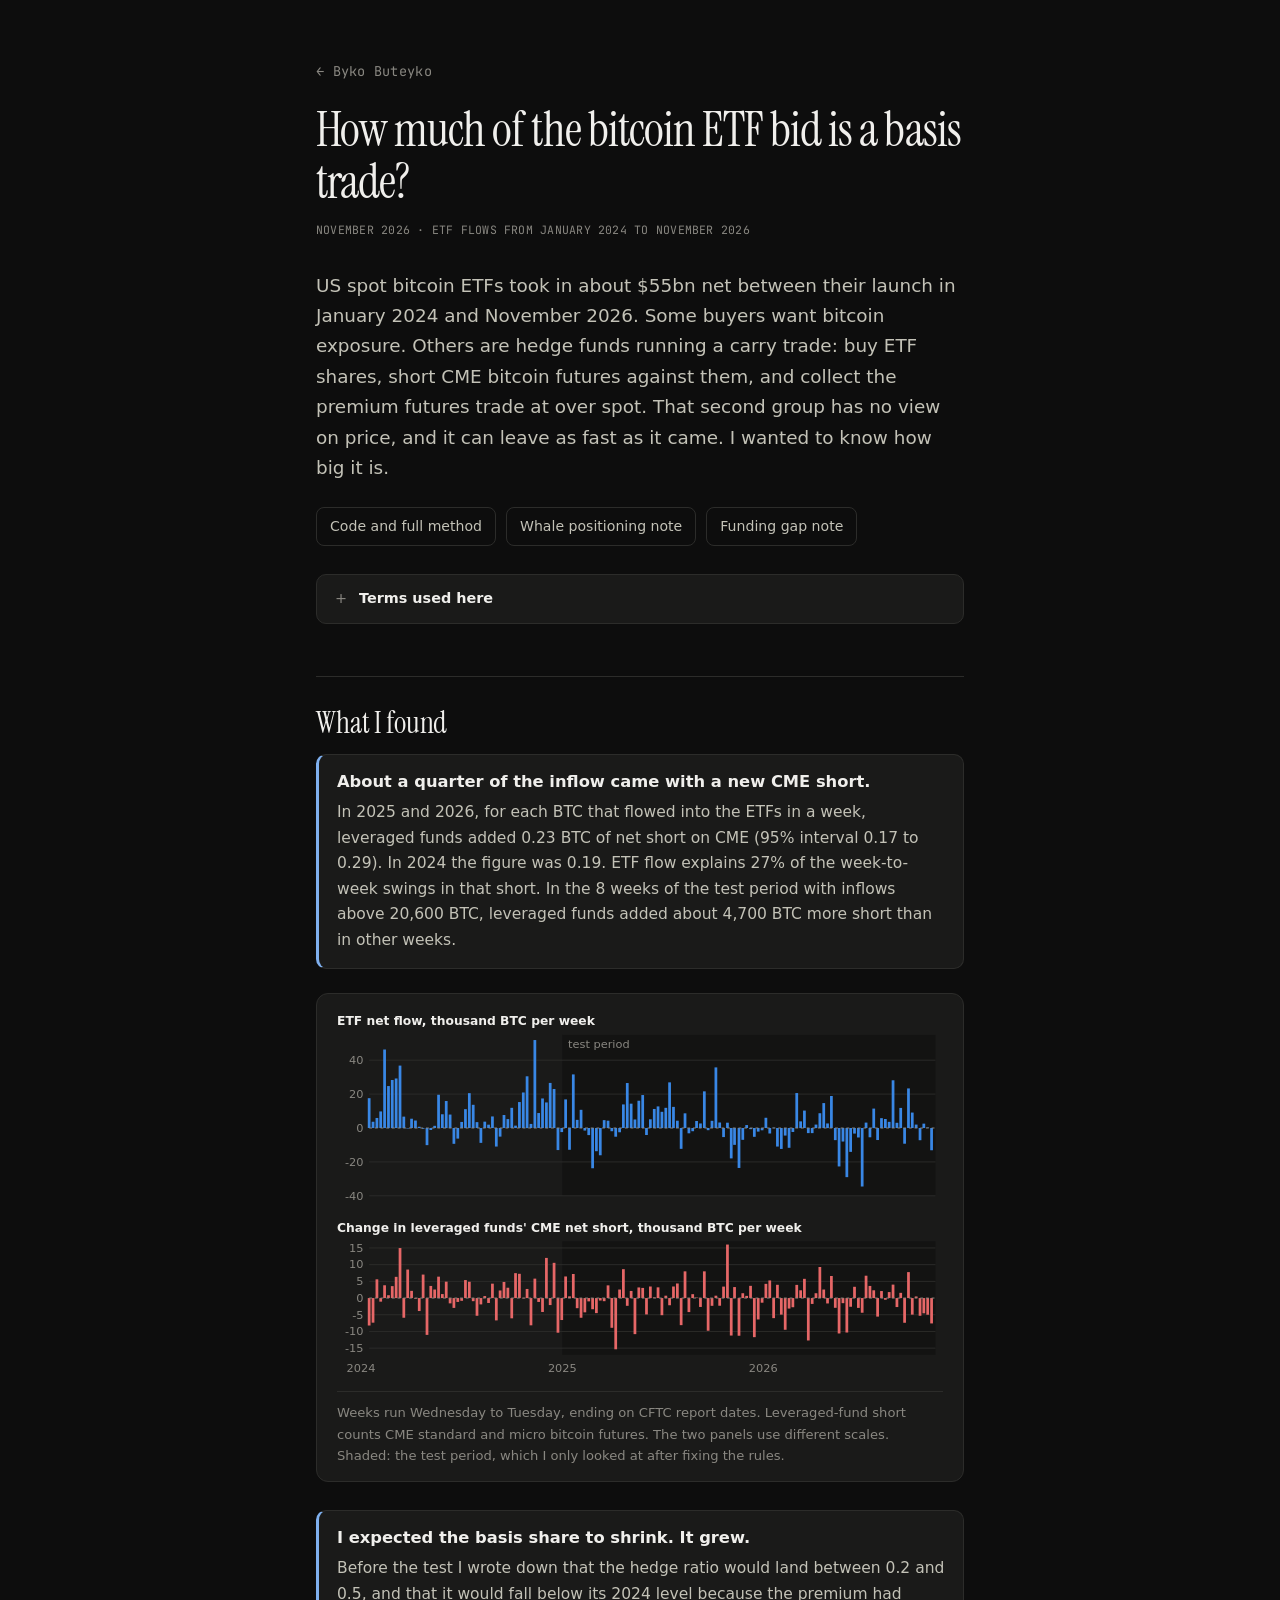
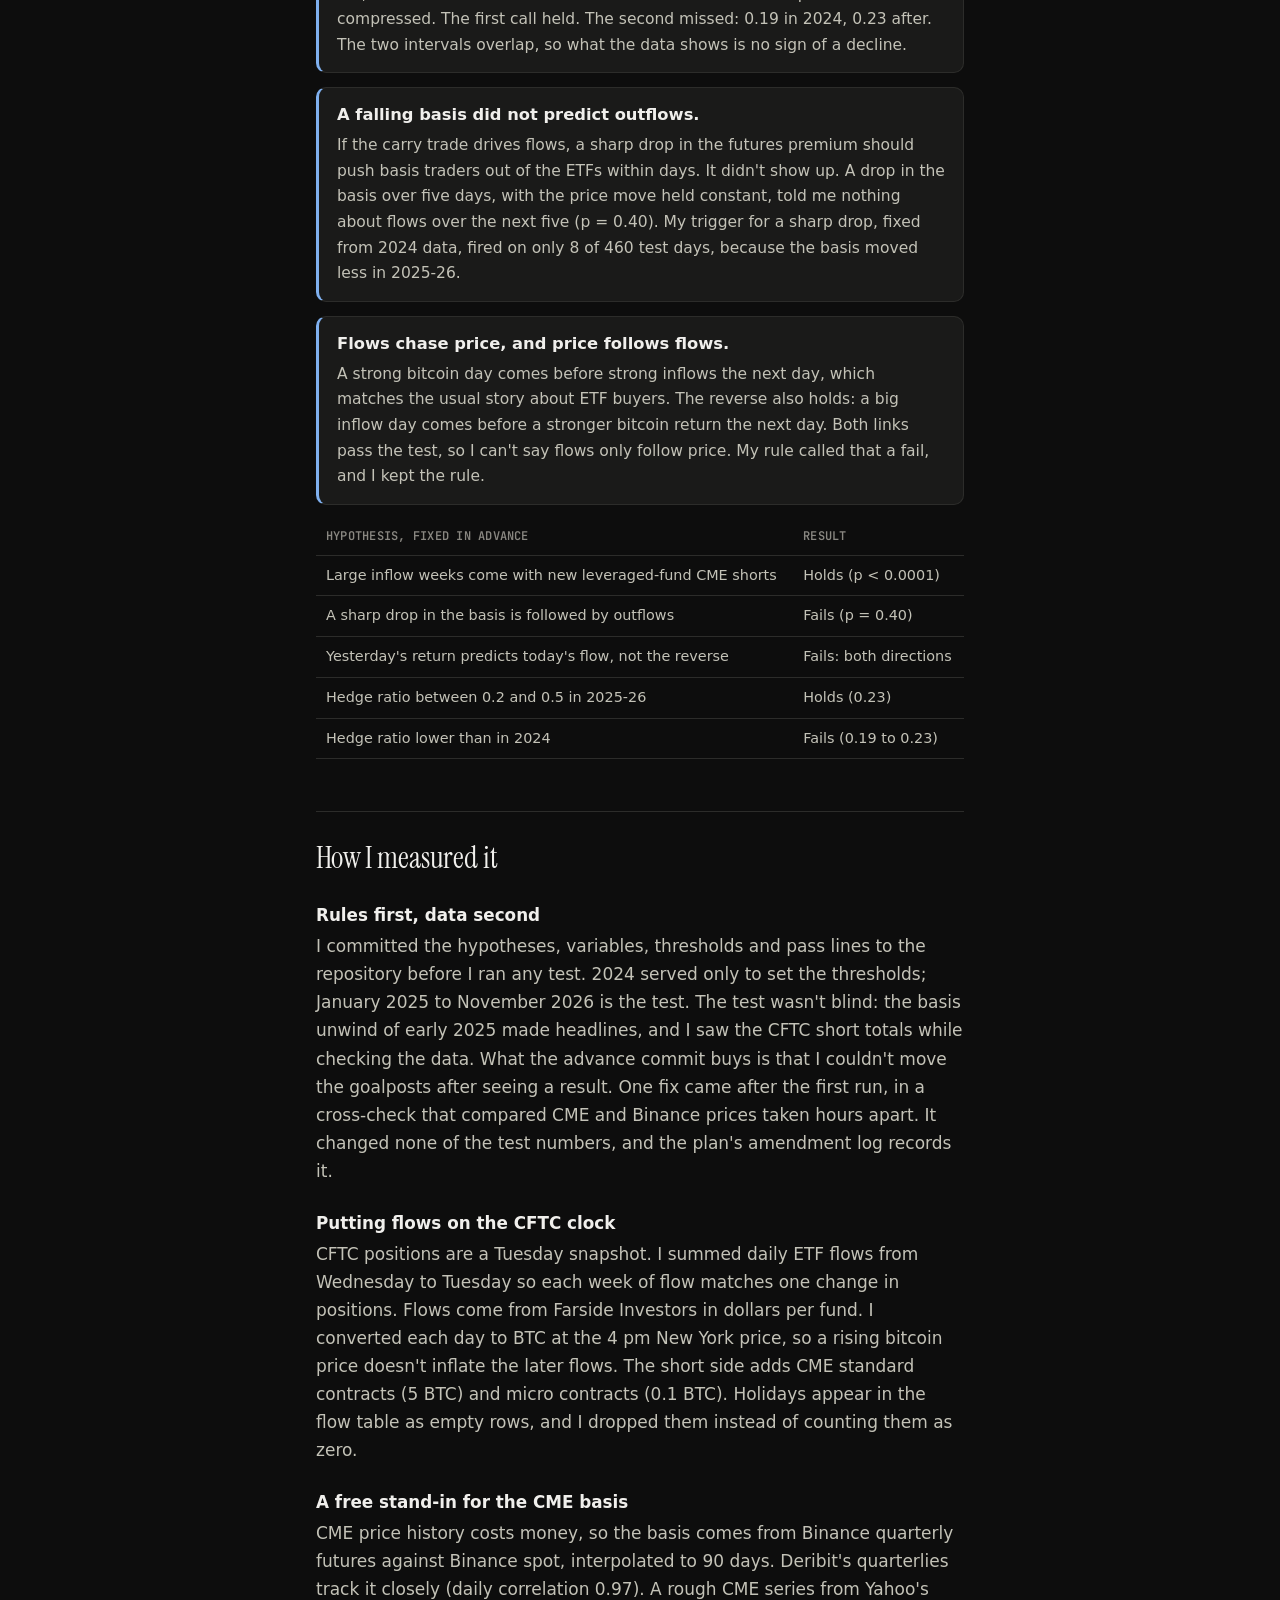
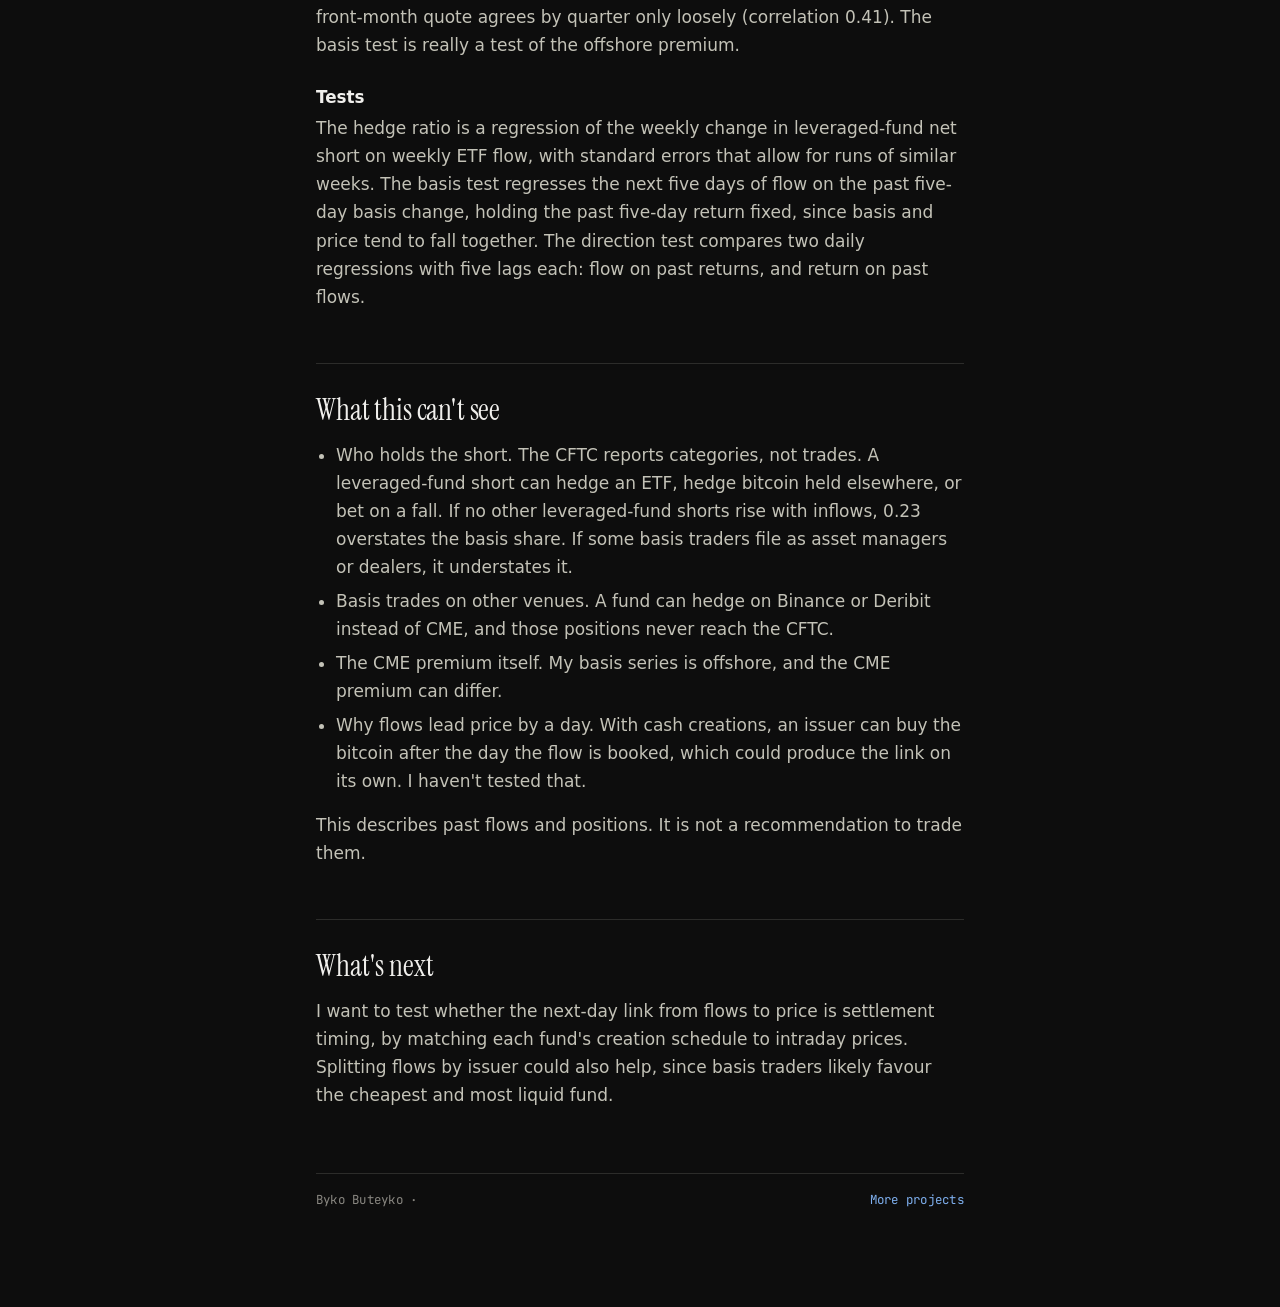
==== research/bitcoin-etf-basis/index.html @ 387c4ec8 "Bitcoin ETF basis note: page, weekly flow vs CME short chart, preview card, home card" ====
<!doctype html>
<html lang="en">
<head>
<meta charset="utf-8">
<meta name="viewport" content="width=device-width, initial-scale=1">
<title>Bitcoin ETF Flows and the Basis Trade · Byko Buteyko</title>
<meta name="description" content="How much of US spot bitcoin ETF inflow comes with new hedge-fund shorts on CME futures, tested on 2025-26 data with hypotheses fixed in advance.">
<meta property="og:type" content="article">
<meta property="og:title" content="How much of the bitcoin ETF bid is a basis trade?">
<meta property="og:description" content="For each BTC that flowed into US spot bitcoin ETFs in 2025-26, leveraged funds added 0.23 BTC of short on CME futures in the same week.">
<meta property="og:url" content="https://bykobuteyko.com/research/bitcoin-etf-basis/">
<meta property="og:image" content="https://bykobuteyko.com/research/bitcoin-etf-basis/og.png">
<meta property="og:image:width" content="1200">
<meta property="og:image:height" content="630">
<meta name="twitter:card" content="summary_large_image">
<meta name="twitter:creator" content="@BykoButeyko">
<link rel="stylesheet" href="/style.css">
</head>
<body>
<main>
  <p><a class="back" href="/">← Byko Buteyko</a></p>
  <h1>How much of the bitcoin ETF bid is a basis trade?</h1>
  <p class="meta">November 2026 · ETF flows from January 2024 to November 2026</p>

  <p class="lede">US spot bitcoin ETFs took in about $55bn net between their launch in January 2024 and November 2026. Some buyers want bitcoin exposure. Others are hedge funds running a carry trade: buy ETF shares, short CME bitcoin futures against them, and collect the premium futures trade at over spot. That second group has no view on price, and it can leave as fast as it came. I wanted to know how big it is.</p>

  <div class="links">
    <a href="https://github.com/BykoButeyko/etf-flows">Code and full method</a>
    <a href="/research/hyperliquid-whales/">Whale positioning note</a>
    <a href="/research/hyperliquid-funding/">Funding gap note</a>
  </div>

  <details class="terms">
    <summary>Terms used here</summary>
    <dl>
      <dt>Spot ETF</dt><dd>An exchange-traded fund that holds bitcoin itself. IBIT, FBTC, GBTC and nine others in the US.</dd>
      <dt>Flow</dt><dd>Money that enters a fund (creations) minus money that leaves it (redemptions) on a day. I convert it from dollars to BTC at that day's US close price.</dd>
      <dt>CME futures</dt><dd>Bitcoin futures on the Chicago Mercantile Exchange, the venue most US funds use. One standard contract is 5 BTC, one micro contract 0.1 BTC.</dd>
      <dt>Basis</dt><dd>How far a futures price sits above spot, here annualised to a 90-day contract. At expiry the gap closes, so a buyer of spot who shorts the future locks it in.</dd>
      <dt>Basis trade</dt><dd>Long spot (or an ETF), short futures of the same size. It earns the basis and carries almost no price risk.</dd>
      <dt>COT / TFF</dt><dd>The CFTC's weekly Commitments of Traders report. Its Traders in Financial Futures version splits CME positions by type of holder, as of each Tuesday.</dd>
      <dt>Leveraged funds</dt><dd>The CFTC category for hedge funds and commodity trading advisers. Basis traders land here.</dd>
      <dt>Asset managers</dt><dd>The CFTC category for pension funds, mutual funds and similar long-only money.</dd>
      <dt>Hedge ratio</dt><dd>BTC of new leveraged-fund net short per BTC of ETF inflow in the same week.</dd>
      <dt>Pre-registration</dt><dd>Writing down hypotheses, data rules and pass lines, with a date, before running any test.</dd>
      <dt>95% interval</dt><dd>The range of values for the true number that the data supports, at 95% confidence.</dd>
      <dt>p-value</dt><dd>How often a result at least this strong would show up by chance if the hypothesis were false. I count below 0.05 as a pass.</dd>
    </dl>
  </details>

  <h2>What I found</h2>

  <div class="finding">
    <strong>About a quarter of the inflow came with a new CME short.</strong>
    In 2025 and 2026, for each BTC that flowed into the ETFs in a week, leveraged funds added <span class="num">0.23</span> BTC of net short on CME (95% interval 0.17 to 0.29). In 2024 the figure was <span class="num">0.19</span>. ETF flow explains <span class="num">27%</span> of the week-to-week swings in that short. In the 8 weeks of the test period with inflows above 20,600 BTC, leveraged funds added about <span class="num">4,700</span> BTC more short than in other weeks.
  </div>

  <figure>
    <!-- chart:weekly --><svg class="chart" viewBox="0 0 640 386" role="img" aria-label="Weekly bitcoin ETF net flow above, weekly change in leveraged-fund CME net short below, January 2024 to November 2026"><text x="0" y="12" class="coin">ETF net flow, thousand BTC per week</text><rect x="238.0" y="22" width="394.0" height="170" class="shade"/><line x1="34" x2="632" y1="192.0" y2="192.0" class="grid"/><text x="28" y="196.0" class="tick" text-anchor="end">-40</text><line x1="34" x2="632" y1="156.2" y2="156.2" class="grid"/><text x="28" y="160.2" class="tick" text-anchor="end">-20</text><line x1="34" x2="632" y1="84.6" y2="84.6" class="grid"/><text x="28" y="88.6" class="tick" text-anchor="end">20</text><line x1="34" x2="632" y1="48.8" y2="48.8" class="grid"/><text x="28" y="52.8" class="tick" text-anchor="end">40</text><rect x="32.5" y="88.9" width="2.9" height="31.5" class="bar flow"/><rect x="36.6" y="113.8" width="2.9" height="6.6" class="bar flow"/><rect x="40.7" y="109.8" width="2.9" height="10.6" class="bar flow"/><rect x="44.7" y="102.9" width="2.9" height="17.5" class="bar flow"/><rect x="48.8" y="37.5" width="2.9" height="82.9" class="bar flow"/><rect x="52.9" y="76.1" width="2.9" height="44.4" class="bar flow"/><rect x="56.9" y="69.7" width="2.9" height="50.8" class="bar flow"/><rect x="61.0" y="68.1" width="2.9" height="52.3" class="bar flow"/><rect x="65.1" y="54.5" width="2.9" height="66.0" class="bar flow"/><rect x="69.1" y="108.4" width="2.9" height="12.1" class="bar flow"/><rect x="73.2" y="120.4" width="2.9" height="0.5" class="bar flow"/><rect x="77.3" y="110.6" width="2.9" height="9.8" class="bar flow"/><rect x="81.4" y="112.5" width="2.9" height="8.0" class="bar flow"/><rect x="85.4" y="119.1" width="2.9" height="1.3" class="bar flow"/><rect x="89.5" y="120.4" width="2.9" height="0.8" class="bar flow"/><rect x="93.6" y="120.4" width="2.9" height="18.1" class="bar flow"/><rect x="97.6" y="120.4" width="2.9" height="2.1" class="bar flow"/><rect x="101.7" y="118.1" width="2.9" height="2.3" class="bar flow"/><rect x="105.8" y="85.3" width="2.9" height="35.1" class="bar flow"/><rect x="109.8" y="105.9" width="2.9" height="14.5" class="bar flow"/><rect x="113.9" y="91.9" width="2.9" height="28.6" class="bar flow"/><rect x="118.0" y="106.2" width="2.9" height="14.2" class="bar flow"/><rect x="122.0" y="120.4" width="2.9" height="16.7" class="bar flow"/><rect x="126.1" y="120.4" width="2.9" height="11.2" class="bar flow"/><rect x="130.2" y="114.0" width="2.9" height="6.4" class="bar flow"/><rect x="134.2" y="100.5" width="2.9" height="20.0" class="bar flow"/><rect x="138.3" y="83.6" width="2.9" height="36.8" class="bar flow"/><rect x="142.4" y="95.9" width="2.9" height="24.5" class="bar flow"/><rect x="146.4" y="114.2" width="2.9" height="6.2" class="bar flow"/><rect x="150.5" y="120.4" width="2.9" height="15.7" class="bar flow"/><rect x="154.6" y="113.7" width="2.9" height="6.7" class="bar flow"/><rect x="158.6" y="116.9" width="2.9" height="3.5" class="bar flow"/><rect x="162.7" y="108.2" width="2.9" height="12.2" class="bar flow"/><rect x="166.8" y="120.4" width="2.9" height="19.6" class="bar flow"/><rect x="170.8" y="120.4" width="2.9" height="9.1" class="bar flow"/><rect x="174.9" y="106.7" width="2.9" height="13.7" class="bar flow"/><rect x="179.0" y="111.0" width="2.9" height="9.4" class="bar flow"/><rect x="183.1" y="99.1" width="2.9" height="21.3" class="bar flow"/><rect x="187.1" y="117.9" width="2.9" height="2.5" class="bar flow"/><rect x="191.2" y="93.0" width="2.9" height="27.4" class="bar flow"/><rect x="195.3" y="82.9" width="2.9" height="37.5" class="bar flow"/><rect x="199.3" y="65.8" width="2.9" height="54.7" class="bar flow"/><rect x="203.4" y="116.1" width="2.9" height="4.3" class="bar flow"/><rect x="207.5" y="27.5" width="2.9" height="92.9" class="bar flow"/><rect x="211.5" y="104.6" width="2.9" height="15.8" class="bar flow"/><rect x="215.6" y="89.2" width="2.9" height="31.2" class="bar flow"/><rect x="219.7" y="93.4" width="2.9" height="27.1" class="bar flow"/><rect x="223.7" y="72.8" width="2.9" height="47.6" class="bar flow"/><rect x="227.8" y="79.2" width="2.9" height="41.2" class="bar flow"/><rect x="231.9" y="120.4" width="2.9" height="23.3" class="bar flow"/><rect x="235.9" y="120.4" width="2.9" height="4.3" class="bar flow"/><rect x="240.0" y="90.2" width="2.9" height="30.2" class="bar flow"/><rect x="244.1" y="120.4" width="2.9" height="23.0" class="bar flow"/><rect x="248.1" y="63.8" width="2.9" height="56.6" class="bar flow"/><rect x="252.2" y="111.8" width="2.9" height="8.6" class="bar flow"/><rect x="256.3" y="101.2" width="2.9" height="19.2" class="bar flow"/><rect x="260.3" y="120.4" width="2.9" height="2.7" class="bar flow"/><rect x="264.4" y="120.4" width="2.9" height="7.5" class="bar flow"/><rect x="268.5" y="120.4" width="2.9" height="42.5" class="bar flow"/><rect x="272.5" y="120.4" width="2.9" height="24.5" class="bar flow"/><rect x="276.6" y="120.4" width="2.9" height="28.8" class="bar flow"/><rect x="280.7" y="112.1" width="2.9" height="8.3" class="bar flow"/><rect x="284.8" y="112.7" width="2.9" height="7.7" class="bar flow"/><rect x="288.8" y="120.4" width="2.9" height="3.4" class="bar flow"/><rect x="292.9" y="120.4" width="2.9" height="9.2" class="bar flow"/><rect x="297.0" y="120.4" width="2.9" height="4.5" class="bar flow"/><rect x="301.0" y="95.5" width="2.9" height="24.9" class="bar flow"/><rect x="305.1" y="72.9" width="2.9" height="47.5" class="bar flow"/><rect x="309.2" y="94.7" width="2.9" height="25.7" class="bar flow"/><rect x="313.2" y="111.4" width="2.9" height="9.1" class="bar flow"/><rect x="317.3" y="91.6" width="2.9" height="28.8" class="bar flow"/><rect x="321.4" y="85.6" width="2.9" height="34.8" class="bar flow"/><rect x="325.4" y="120.4" width="2.9" height="7.4" class="bar flow"/><rect x="329.5" y="111.2" width="2.9" height="9.2" class="bar flow"/><rect x="333.6" y="100.3" width="2.9" height="20.1" class="bar flow"/><rect x="337.6" y="97.6" width="2.9" height="22.9" class="bar flow"/><rect x="341.7" y="103.3" width="2.9" height="17.2" class="bar flow"/><rect x="345.8" y="99.1" width="2.9" height="21.4" class="bar flow"/><rect x="349.8" y="72.2" width="2.9" height="48.3" class="bar flow"/><rect x="353.9" y="98.1" width="2.9" height="22.4" class="bar flow"/><rect x="358.0" y="112.7" width="2.9" height="7.7" class="bar flow"/><rect x="362.0" y="120.4" width="2.9" height="22.0" class="bar flow"/><rect x="366.1" y="104.9" width="2.9" height="15.5" class="bar flow"/><rect x="370.2" y="120.4" width="2.9" height="5.6" class="bar flow"/><rect x="374.2" y="120.4" width="2.9" height="3.4" class="bar flow"/><rect x="378.3" y="113.0" width="2.9" height="7.4" class="bar flow"/><rect x="382.4" y="115.6" width="2.9" height="4.8" class="bar flow"/><rect x="386.5" y="81.7" width="2.9" height="38.7" class="bar flow"/><rect x="390.5" y="120.4" width="2.9" height="2.3" class="bar flow"/><rect x="394.6" y="112.8" width="2.9" height="7.6" class="bar flow"/><rect x="398.7" y="56.4" width="2.9" height="64.0" class="bar flow"/><rect x="402.7" y="114.6" width="2.9" height="5.8" class="bar flow"/><rect x="406.8" y="120.4" width="2.9" height="9.6" class="bar flow"/><rect x="410.9" y="114.8" width="2.9" height="5.6" class="bar flow"/><rect x="414.9" y="120.4" width="2.9" height="32.1" class="bar flow"/><rect x="418.4" y="120.4" width="2.9" height="17.8" class="bar flow"/><rect x="423.1" y="120.4" width="2.9" height="42.2" class="bar flow"/><rect x="427.1" y="120.4" width="2.9" height="12.5" class="bar flow"/><rect x="431.2" y="117.3" width="2.9" height="3.1" class="bar flow"/><rect x="435.3" y="120.4" width="2.9" height="1.2" class="bar flow"/><rect x="439.3" y="120.4" width="2.9" height="9.3" class="bar flow"/><rect x="443.4" y="120.4" width="2.9" height="3.8" class="bar flow"/><rect x="447.5" y="120.4" width="2.9" height="2.4" class="bar flow"/><rect x="451.5" y="109.6" width="2.9" height="10.8" class="bar flow"/><rect x="455.6" y="120.4" width="2.9" height="5.8" class="bar flow"/><rect x="459.7" y="120.1" width="2.9" height="0.5" class="bar flow"/><rect x="463.7" y="120.4" width="2.9" height="19.6" class="bar flow"/><rect x="467.8" y="120.4" width="2.9" height="22.1" class="bar flow"/><rect x="471.9" y="120.4" width="2.9" height="8.0" class="bar flow"/><rect x="476.0" y="120.4" width="2.9" height="20.9" class="bar flow"/><rect x="480.0" y="120.4" width="2.9" height="4.2" class="bar flow"/><rect x="484.1" y="83.5" width="2.9" height="36.9" class="bar flow"/><rect x="488.2" y="113.4" width="2.9" height="7.1" class="bar flow"/><rect x="492.2" y="102.0" width="2.9" height="18.4" class="bar flow"/><rect x="496.3" y="120.4" width="2.9" height="5.4" class="bar flow"/><rect x="500.4" y="120.4" width="2.9" height="5.4" class="bar flow"/><rect x="504.4" y="116.8" width="2.9" height="3.7" class="bar flow"/><rect x="508.5" y="104.8" width="2.9" height="15.6" class="bar flow"/><rect x="512.6" y="94.1" width="2.9" height="26.3" class="bar flow"/><rect x="516.6" y="115.6" width="2.9" height="4.9" class="bar flow"/><rect x="520.7" y="86.6" width="2.9" height="33.8" class="bar flow"/><rect x="524.8" y="120.4" width="2.9" height="12.8" class="bar flow"/><rect x="528.8" y="120.4" width="2.9" height="40.6" class="bar flow"/><rect x="532.9" y="120.4" width="2.9" height="14.3" class="bar flow"/><rect x="537.0" y="120.4" width="2.9" height="51.9" class="bar flow"/><rect x="541.0" y="120.4" width="2.9" height="25.2" class="bar flow"/><rect x="545.1" y="120.4" width="2.9" height="5.9" class="bar flow"/><rect x="549.2" y="120.4" width="2.9" height="10.0" class="bar flow"/><rect x="553.2" y="120.4" width="2.9" height="61.8" class="bar flow"/><rect x="557.3" y="114.7" width="2.9" height="5.7" class="bar flow"/><rect x="561.4" y="120.4" width="2.9" height="9.8" class="bar flow"/><rect x="565.4" y="99.9" width="2.9" height="20.6" class="bar flow"/><rect x="569.5" y="120.4" width="2.9" height="12.7" class="bar flow"/><rect x="573.6" y="110.0" width="2.9" height="10.5" class="bar flow"/><rect x="577.7" y="110.9" width="2.9" height="9.5" class="bar flow"/><rect x="581.7" y="113.9" width="2.9" height="6.5" class="bar flow"/><rect x="585.8" y="70.0" width="2.9" height="50.4" class="bar flow"/><rect x="589.9" y="114.9" width="2.9" height="5.5" class="bar flow"/><rect x="593.9" y="99.2" width="2.9" height="21.2" class="bar flow"/><rect x="598.0" y="120.4" width="2.9" height="16.6" class="bar flow"/><rect x="602.1" y="78.6" width="2.9" height="41.8" class="bar flow"/><rect x="606.1" y="104.1" width="2.9" height="16.3" class="bar flow"/><rect x="610.2" y="116.8" width="2.9" height="3.6" class="bar flow"/><rect x="614.3" y="120.4" width="2.9" height="12.9" class="bar flow"/><rect x="618.3" y="115.8" width="2.9" height="4.6" class="bar flow"/><rect x="622.4" y="119.9" width="2.9" height="0.5" class="bar flow"/><rect x="626.5" y="120.4" width="2.9" height="23.5" class="bar flow"/><line x1="34" x2="632" y1="120.4" y2="120.4" class="mid"/><text x="28" y="124.4" class="tick" text-anchor="end">0</text><text x="0" y="230" class="coin">Change in leveraged funds' CME net short, thousand BTC per week</text><rect x="238.0" y="240" width="394.0" height="120" class="shade"/><line x1="34" x2="632" y1="352.9" y2="352.9" class="grid"/><text x="28" y="356.9" class="tick" text-anchor="end">-15</text><line x1="34" x2="632" y1="335.3" y2="335.3" class="grid"/><text x="28" y="339.3" class="tick" text-anchor="end">-10</text><line x1="34" x2="632" y1="317.6" y2="317.6" class="grid"/><text x="28" y="321.6" class="tick" text-anchor="end">-5</text><line x1="34" x2="632" y1="282.4" y2="282.4" class="grid"/><text x="28" y="286.4" class="tick" text-anchor="end">5</text><line x1="34" x2="632" y1="264.7" y2="264.7" class="grid"/><text x="28" y="268.7" class="tick" text-anchor="end">10</text><line x1="34" x2="632" y1="247.1" y2="247.1" class="grid"/><text x="28" y="251.1" class="tick" text-anchor="end">15</text><rect x="32.5" y="300.0" width="2.9" height="29.0" class="bar short"/><rect x="36.6" y="300.0" width="2.9" height="26.0" class="bar short"/><rect x="40.7" y="280.2" width="2.9" height="19.8" class="bar short"/><rect x="44.7" y="300.0" width="2.9" height="3.8" class="bar short"/><rect x="48.8" y="286.5" width="2.9" height="13.5" class="bar short"/><rect x="52.9" y="297.0" width="2.9" height="3.0" class="bar short"/><rect x="56.9" y="287.4" width="2.9" height="12.6" class="bar short"/><rect x="61.0" y="277.6" width="2.9" height="22.4" class="bar short"/><rect x="65.1" y="247.2" width="2.9" height="52.8" class="bar short"/><rect x="69.1" y="300.0" width="2.9" height="20.8" class="bar short"/><rect x="73.2" y="269.9" width="2.9" height="30.1" class="bar short"/><rect x="77.3" y="292.4" width="2.9" height="7.6" class="bar short"/><rect x="81.4" y="300.0" width="2.9" height="0.7" class="bar short"/><rect x="85.4" y="300.0" width="2.9" height="13.7" class="bar short"/><rect x="89.5" y="275.2" width="2.9" height="24.8" class="bar short"/><rect x="93.6" y="300.0" width="2.9" height="38.9" class="bar short"/><rect x="97.6" y="287.2" width="2.9" height="12.8" class="bar short"/><rect x="101.7" y="291.0" width="2.9" height="9.0" class="bar short"/><rect x="105.8" y="277.4" width="2.9" height="22.6" class="bar short"/><rect x="109.8" y="295.8" width="2.9" height="4.2" class="bar short"/><rect x="113.9" y="282.7" width="2.9" height="17.3" class="bar short"/><rect x="118.0" y="300.0" width="2.9" height="5.6" class="bar short"/><rect x="122.0" y="300.0" width="2.9" height="10.4" class="bar short"/><rect x="126.1" y="300.0" width="2.9" height="4.1" class="bar short"/><rect x="130.2" y="300.0" width="2.9" height="2.9" class="bar short"/><rect x="134.2" y="281.0" width="2.9" height="19.0" class="bar short"/><rect x="138.3" y="282.8" width="2.9" height="17.2" class="bar short"/><rect x="142.4" y="300.0" width="2.9" height="3.3" class="bar short"/><rect x="146.4" y="300.0" width="2.9" height="18.7" class="bar short"/><rect x="150.5" y="300.0" width="2.9" height="6.7" class="bar short"/><rect x="154.6" y="297.9" width="2.9" height="2.1" class="bar short"/><rect x="158.6" y="300.0" width="2.9" height="5.2" class="bar short"/><rect x="162.7" y="284.8" width="2.9" height="15.2" class="bar short"/><rect x="166.8" y="300.0" width="2.9" height="23.6" class="bar short"/><rect x="170.8" y="292.0" width="2.9" height="8.0" class="bar short"/><rect x="174.9" y="283.0" width="2.9" height="17.0" class="bar short"/><rect x="179.0" y="289.1" width="2.9" height="10.9" class="bar short"/><rect x="183.1" y="300.0" width="2.9" height="21.4" class="bar short"/><rect x="187.1" y="273.7" width="2.9" height="26.3" class="bar short"/><rect x="191.2" y="274.4" width="2.9" height="25.6" class="bar short"/><rect x="195.3" y="299.8" width="2.9" height="0.5" class="bar short"/><rect x="199.3" y="290.4" width="2.9" height="9.6" class="bar short"/><rect x="203.4" y="300.0" width="2.9" height="28.8" class="bar short"/><rect x="207.5" y="279.5" width="2.9" height="20.5" class="bar short"/><rect x="211.5" y="300.0" width="2.9" height="4.1" class="bar short"/><rect x="215.6" y="300.0" width="2.9" height="14.7" class="bar short"/><rect x="219.7" y="257.6" width="2.9" height="42.4" class="bar short"/><rect x="223.7" y="300.0" width="2.9" height="7.4" class="bar short"/><rect x="227.8" y="262.8" width="2.9" height="37.2" class="bar short"/><rect x="231.9" y="300.0" width="2.9" height="36.6" class="bar short"/><rect x="235.9" y="300.0" width="2.9" height="23.2" class="bar short"/><rect x="240.0" y="277.2" width="2.9" height="22.8" class="bar short"/><rect x="244.1" y="298.2" width="2.9" height="1.8" class="bar short"/><rect x="248.1" y="274.6" width="2.9" height="25.4" class="bar short"/><rect x="252.2" y="300.0" width="2.9" height="10.7" class="bar short"/><rect x="256.3" y="300.0" width="2.9" height="20.8" class="bar short"/><rect x="260.3" y="300.0" width="2.9" height="15.1" class="bar short"/><rect x="264.4" y="300.0" width="2.9" height="3.5" class="bar short"/><rect x="268.5" y="300.0" width="2.9" height="11.8" class="bar short"/><rect x="272.5" y="300.0" width="2.9" height="15.9" class="bar short"/><rect x="276.6" y="300.0" width="2.9" height="2.6" class="bar short"/><rect x="280.7" y="300.0" width="2.9" height="3.3" class="bar short"/><rect x="284.8" y="286.6" width="2.9" height="13.4" class="bar short"/><rect x="288.8" y="300.0" width="2.9" height="31.4" class="bar short"/><rect x="292.9" y="300.0" width="2.9" height="54.1" class="bar short"/><rect x="297.0" y="291.0" width="2.9" height="9.0" class="bar short"/><rect x="301.0" y="269.5" width="2.9" height="30.5" class="bar short"/><rect x="305.1" y="300.0" width="2.9" height="8.2" class="bar short"/><rect x="309.2" y="292.5" width="2.9" height="7.5" class="bar short"/><rect x="313.2" y="300.0" width="2.9" height="38.1" class="bar short"/><rect x="317.3" y="288.8" width="2.9" height="11.2" class="bar short"/><rect x="321.4" y="289.3" width="2.9" height="10.7" class="bar short"/><rect x="325.4" y="300.0" width="2.9" height="17.3" class="bar short"/><rect x="329.5" y="287.8" width="2.9" height="12.2" class="bar short"/><rect x="333.6" y="299.4" width="2.9" height="0.6" class="bar short"/><rect x="337.6" y="288.7" width="2.9" height="11.3" class="bar short"/><rect x="341.7" y="300.0" width="2.9" height="18.1" class="bar short"/><rect x="345.8" y="297.5" width="2.9" height="2.5" class="bar short"/><rect x="349.8" y="300.0" width="2.9" height="7.6" class="bar short"/><rect x="353.9" y="287.8" width="2.9" height="12.2" class="bar short"/><rect x="358.0" y="284.6" width="2.9" height="15.4" class="bar short"/><rect x="362.0" y="300.0" width="2.9" height="28.6" class="bar short"/><rect x="366.1" y="271.8" width="2.9" height="28.2" class="bar short"/><rect x="370.2" y="300.0" width="2.9" height="14.8" class="bar short"/><rect x="374.2" y="295.9" width="2.9" height="4.1" class="bar short"/><rect x="378.3" y="299.5" width="2.9" height="0.5" class="bar short"/><rect x="382.4" y="300.0" width="2.9" height="9.4" class="bar short"/><rect x="386.5" y="271.8" width="2.9" height="28.2" class="bar short"/><rect x="390.5" y="300.0" width="2.9" height="34.5" class="bar short"/><rect x="394.6" y="300.0" width="2.9" height="8.2" class="bar short"/><rect x="398.7" y="297.5" width="2.9" height="2.5" class="bar short"/><rect x="402.7" y="300.0" width="2.9" height="8.1" class="bar short"/><rect x="406.8" y="287.9" width="2.9" height="12.1" class="bar short"/><rect x="410.9" y="243.5" width="2.9" height="56.5" class="bar short"/><rect x="414.9" y="300.0" width="2.9" height="39.6" class="bar short"/><rect x="418.4" y="288.4" width="2.9" height="11.6" class="bar short"/><rect x="423.1" y="300.0" width="2.9" height="39.8" class="bar short"/><rect x="427.1" y="294.9" width="2.9" height="5.1" class="bar short"/><rect x="431.2" y="297.7" width="2.9" height="2.3" class="bar short"/><rect x="435.3" y="287.1" width="2.9" height="12.9" class="bar short"/><rect x="439.3" y="300.0" width="2.9" height="41.3" class="bar short"/><rect x="443.4" y="300.0" width="2.9" height="22.6" class="bar short"/><rect x="447.5" y="300.0" width="2.9" height="4.9" class="bar short"/><rect x="451.5" y="285.0" width="2.9" height="15.0" class="bar short"/><rect x="455.6" y="281.4" width="2.9" height="18.6" class="bar short"/><rect x="459.7" y="300.0" width="2.9" height="21.2" class="bar short"/><rect x="463.7" y="286.0" width="2.9" height="14.0" class="bar short"/><rect x="467.8" y="300.0" width="2.9" height="17.5" class="bar short"/><rect x="471.9" y="300.0" width="2.9" height="33.5" class="bar short"/><rect x="476.0" y="300.0" width="2.9" height="11.1" class="bar short"/><rect x="480.0" y="300.0" width="2.9" height="9.7" class="bar short"/><rect x="484.1" y="286.1" width="2.9" height="13.9" class="bar short"/><rect x="488.2" y="291.8" width="2.9" height="8.2" class="bar short"/><rect x="492.2" y="279.7" width="2.9" height="20.3" class="bar short"/><rect x="496.3" y="300.0" width="2.9" height="44.8" class="bar short"/><rect x="500.4" y="300.0" width="2.9" height="6.2" class="bar short"/><rect x="504.4" y="294.9" width="2.9" height="5.1" class="bar short"/><rect x="508.5" y="267.2" width="2.9" height="32.8" class="bar short"/><rect x="512.6" y="291.0" width="2.9" height="9.0" class="bar short"/><rect x="516.6" y="300.0" width="2.9" height="5.7" class="bar short"/><rect x="520.7" y="276.7" width="2.9" height="23.3" class="bar short"/><rect x="524.8" y="300.0" width="2.9" height="10.3" class="bar short"/><rect x="528.8" y="300.0" width="2.9" height="37.4" class="bar short"/><rect x="532.9" y="300.0" width="2.9" height="5.4" class="bar short"/><rect x="537.0" y="300.0" width="2.9" height="36.4" class="bar short"/><rect x="541.0" y="300.0" width="2.9" height="9.2" class="bar short"/><rect x="545.1" y="288.1" width="2.9" height="11.9" class="bar short"/><rect x="549.2" y="300.0" width="2.9" height="10.4" class="bar short"/><rect x="553.2" y="300.0" width="2.9" height="15.5" class="bar short"/><rect x="557.3" y="276.4" width="2.9" height="23.6" class="bar short"/><rect x="561.4" y="287.2" width="2.9" height="12.8" class="bar short"/><rect x="565.4" y="291.8" width="2.9" height="8.2" class="bar short"/><rect x="569.5" y="300.0" width="2.9" height="19.6" class="bar short"/><rect x="573.6" y="292.6" width="2.9" height="7.4" class="bar short"/><rect x="577.7" y="300.0" width="2.9" height="1.8" class="bar short"/><rect x="581.7" y="293.7" width="2.9" height="6.3" class="bar short"/><rect x="585.8" y="285.8" width="2.9" height="14.2" class="bar short"/><rect x="589.9" y="300.0" width="2.9" height="9.5" class="bar short"/><rect x="593.9" y="294.5" width="2.9" height="5.5" class="bar short"/><rect x="598.0" y="300.0" width="2.9" height="26.1" class="bar short"/><rect x="602.1" y="272.6" width="2.9" height="27.4" class="bar short"/><rect x="606.1" y="300.0" width="2.9" height="17.5" class="bar short"/><rect x="610.2" y="298.3" width="2.9" height="1.7" class="bar short"/><rect x="614.3" y="300.0" width="2.9" height="18.7" class="bar short"/><rect x="618.3" y="300.0" width="2.9" height="16.1" class="bar short"/><rect x="622.4" y="300.0" width="2.9" height="17.6" class="bar short"/><rect x="626.5" y="300.0" width="2.9" height="26.8" class="bar short"/><line x1="34" x2="632" y1="300.0" y2="300.0" class="mid"/><text x="28" y="304.0" class="tick" text-anchor="end">0</text><text x="244.0" y="36" class="tick">test period</text><text x="25.3" y="378" class="tick" text-anchor="middle">2024</text><text x="238.0" y="378" class="tick" text-anchor="middle">2025</text><text x="450.1" y="378" class="tick" text-anchor="middle">2026</text></svg><!-- /chart:weekly -->
    <figcaption>Weeks run Wednesday to Tuesday, ending on CFTC report dates. Leveraged-fund short counts CME standard and micro bitcoin futures. The two panels use different scales. Shaded: the test period, which I only looked at after fixing the rules.</figcaption>
  </figure>

  <div class="finding">
    <strong>I expected the basis share to shrink. It grew.</strong>
    Before the test I wrote down that the hedge ratio would land between 0.2 and 0.5, and that it would fall below its 2024 level because the premium had compressed. The first call held. The second missed: 0.19 in 2024, 0.23 after. The two intervals overlap, so what the data shows is no sign of a decline.
  </div>

  <div class="finding">
    <strong>A falling basis did not predict outflows.</strong>
    If the carry trade drives flows, a sharp drop in the futures premium should push basis traders out of the ETFs within days. It didn't show up. A drop in the basis over five days, with the price move held constant, told me nothing about flows over the next five (p = 0.40). My trigger for a sharp drop, fixed from 2024 data, fired on only 8 of 460 test days, because the basis moved less in 2025-26.
  </div>

  <div class="finding">
    <strong>Flows chase price, and price follows flows.</strong>
    A strong bitcoin day comes before strong inflows the next day, which matches the usual story about ETF buyers. The reverse also holds: a big inflow day comes before a stronger bitcoin return the next day. Both links pass the test, so I can't say flows only follow price. My rule called that a fail, and I kept the rule.
  </div>

  <table>
    <tr><th>Hypothesis, fixed in advance</th><th>Result</th></tr>
    <tr><td>Large inflow weeks come with new leveraged-fund CME shorts</td><td>Holds (p &lt; 0.0001)</td></tr>
    <tr><td>A sharp drop in the basis is followed by outflows</td><td>Fails (p = 0.40)</td></tr>
    <tr><td>Yesterday's return predicts today's flow, not the reverse</td><td>Fails: both directions</td></tr>
    <tr><td>Hedge ratio between 0.2 and 0.5 in 2025-26</td><td>Holds (0.23)</td></tr>
    <tr><td>Hedge ratio lower than in 2024</td><td>Fails (0.19 to 0.23)</td></tr>
  </table>

  <h2>How I measured it</h2>

  <h3>Rules first, data second</h3>
  <p>I committed the hypotheses, variables, thresholds and pass lines to the repository before I ran any test. 2024 served only to set the thresholds; January 2025 to November 2026 is the test. The test wasn't blind: the basis unwind of early 2025 made headlines, and I saw the CFTC short totals while checking the data. What the advance commit buys is that I couldn't move the goalposts after seeing a result. One fix came after the first run, in a cross-check that compared CME and Binance prices taken hours apart. It changed none of the test numbers, and the plan's amendment log records it.</p>

  <h3>Putting flows on the CFTC clock</h3>
  <p>CFTC positions are a Tuesday snapshot. I summed daily ETF flows from Wednesday to Tuesday so each week of flow matches one change in positions. Flows come from Farside Investors in dollars per fund. I converted each day to BTC at the 4 pm New York price, so a rising bitcoin price doesn't inflate the later flows. The short side adds CME standard contracts (5 BTC) and micro contracts (0.1 BTC). Holidays appear in the flow table as empty rows, and I dropped them instead of counting them as zero.</p>

  <h3>A free stand-in for the CME basis</h3>
  <p>CME price history costs money, so the basis comes from Binance quarterly futures against Binance spot, interpolated to 90 days. Deribit's quarterlies track it closely (daily correlation 0.97). A rough CME series from Yahoo's front-month quote agrees by quarter only loosely (correlation 0.41). The basis test is really a test of the offshore premium.</p>

  <h3>Tests</h3>
  <p>The hedge ratio is a regression of the weekly change in leveraged-fund net short on weekly ETF flow, with standard errors that allow for runs of similar weeks. The basis test regresses the next five days of flow on the past five-day basis change, holding the past five-day return fixed, since basis and price tend to fall together. The direction test compares two daily regressions with five lags each: flow on past returns, and return on past flows.</p>

  <h2>What this can't see</h2>
  <ul>
    <li>Who holds the short. The CFTC reports categories, not trades. A leveraged-fund short can hedge an ETF, hedge bitcoin held elsewhere, or bet on a fall. If no other leveraged-fund shorts rise with inflows, 0.23 overstates the basis share. If some basis traders file as asset managers or dealers, it understates it.</li>
    <li>Basis trades on other venues. A fund can hedge on Binance or Deribit instead of CME, and those positions never reach the CFTC.</li>
    <li>The CME premium itself. My basis series is offshore, and the CME premium can differ.</li>
    <li>Why flows lead price by a day. With cash creations, an issuer can buy the bitcoin after the day the flow is booked, which could produce the link on its own. I haven't tested that.</li>
  </ul>
  <p>This describes past flows and positions. It is not a recommendation to trade them.</p>

  <h2>What's next</h2>
  <p>I want to test whether the next-day link from flows to price is settlement timing, by matching each fund's creation schedule to intraday prices. Splitting flows by issuer could also help, since basis traders likely favour the cheapest and most liquid fund.</p>

  <footer>Byko Buteyko · <a href="/">More projects</a></footer>
</main>
</body>
</html>
---- style.css ----
@import url('https://fonts.googleapis.com/css2?family=Instrument+Serif:ital@0;1&family=JetBrains+Mono:wght@400;500&display=swap');

:root {
  --bg: #0d0d0d;
  --surface: #1a1a19;
  --line: #2c2c2a;
  --ink: #f0efec;
  --ink2: #c3c2b7;
  --muted: #898781;
  --long: #3987e5;
  --short: #e66767;
  --link: #7fb0ef;
  --ok: #4fb286;
  --wip: #d9a54a;
}

* { box-sizing: border-box; }

body {
  margin: 0;
  background: var(--bg);
  color: var(--ink2);
  font: 17px/1.65 system-ui, -apple-system, "Segoe UI", Roboto, sans-serif;
  -webkit-font-smoothing: antialiased;
}

main { max-width: 680px; margin: 0 auto; padding: 64px 16px 96px; }

a { color: var(--link); text-decoration: none; }
a:hover { text-decoration: underline; }

h1, h2, h3 { color: var(--ink); line-height: 1.25; font-weight: 650; }
h1 { font-size: 2rem; margin: 0 0 12px; letter-spacing: -.01em; }
h2 { font-size: 1.25rem; margin: 48px 0 12px; }
h3 { font-size: 1.05rem; margin: 28px 0 6px; }
p { margin: 0 0 16px; }
strong { color: var(--ink); font-weight: 600; }
.num { font-variant-numeric: tabular-nums; }

.back { font-size: .85rem; color: var(--muted); }
.back:hover { color: var(--ink); text-decoration: none; }
.lede { font-size: 1.15rem; color: var(--ink2); }
.meta { font-size: .78rem; letter-spacing: .06em; text-transform: uppercase; color: var(--muted); margin-bottom: 32px; }
.links { display: flex; flex-wrap: wrap; gap: 10px; margin: 24px 0 0; }
.links a {
  display: inline-flex; align-items: center; padding: 7px 13px; border-radius: 8px;
  border: 1px solid var(--line); color: var(--ink2); font-size: .88rem; transition: border-color .15s, color .15s;
}
.links a:hover { border-color: var(--muted); color: var(--ink); text-decoration: none; }
.links a.primary { background: var(--ink); border-color: var(--ink); color: var(--bg); font-weight: 600; }
.links a.primary:hover { background: #fff; color: var(--bg); }

/* note pages */
main:not(.home) { padding-top: 56px; }
main:not(.home) h1 { font-size: 2.3rem; letter-spacing: -.02em; margin-top: 20px; }
main:not(.home) h2 { margin-top: 52px; padding-top: 28px; border-top: 1px solid var(--line); }
main:not(.home) footer { display: flex; justify-content: space-between; }

/* home page */
.home { padding-top: 88px; }
.hero { padding-bottom: 40px; border-bottom: 1px solid var(--line); }
.kicker { font-size: .78rem; letter-spacing: .12em; text-transform: uppercase; color: var(--muted); margin-bottom: 10px; }
.hero h1 { font-size: 2.6rem; letter-spacing: -.02em; margin-bottom: 14px; }
.hero .lede { max-width: 560px; margin-bottom: 26px; }
.cta { display: flex; flex-wrap: wrap; gap: 10px; }
.btn {
  display: inline-flex; align-items: center; gap: 8px; padding: 8px 14px; border-radius: 8px;
  border: 1px solid var(--line); color: var(--ink2); font-size: .9rem; transition: border-color .15s, color .15s;
}
.btn:hover { border-color: var(--muted); color: var(--ink); text-decoration: none; }
.btn.primary { background: var(--ink); border-color: var(--ink); color: var(--bg); font-weight: 600; }
.btn.primary:hover { background: #fff; color: var(--bg); }
.live { width: 8px; height: 8px; border-radius: 50%; background: var(--ok); box-shadow: 0 0 0 3px rgba(79, 178, 134, .25); }
.section { font-size: .78rem; letter-spacing: .12em; text-transform: uppercase; color: var(--muted); font-weight: 600; margin: 40px 0 4px; }

/* project cards on the home page */
.project {
  display: block; background: var(--surface); border: 1px solid var(--line); border-radius: 12px;
  margin: 14px 0; color: var(--ink2); transition: border-color .15s, transform .15s;
}
.project:hover { border-color: var(--muted); text-decoration: none; transform: translateY(-1px); }
.project .top { display: flex; justify-content: space-between; align-items: center; padding: 16px 20px 0; font-size: .78rem; color: var(--muted); }
.status { display: inline-flex; align-items: center; gap: 6px; font-weight: 600; letter-spacing: .02em; }
.status::before { content: ""; width: 6px; height: 6px; border-radius: 50%; background: currentColor; }
.status.done { color: var(--ok); }
.status.wip { color: var(--wip); }
.project .t {
  display: flex; justify-content: space-between; gap: 16px;
  padding: 8px 20px 0; color: var(--ink); font-weight: 600; font-size: 1.12rem; line-height: 1.35;
}
.project .t::after { content: "→"; color: var(--muted); font-weight: 400; transition: color .15s, transform .15s; }
.project:hover .t::after { color: var(--link); transform: translateX(3px); }
.project .d { padding: 6px 20px 16px; font-size: .95rem; line-height: 1.55; }
.project .m { display: flex; flex-wrap: wrap; gap: 6px; padding: 11px 20px; border-top: 1px solid var(--line); }
.project .m span { font-size: .75rem; color: var(--ink2); background: var(--bg); border: 1px solid var(--line); border-radius: 999px; padding: 1px 9px; }

footer.site { display: flex; gap: 18px; align-items: center; }
footer.site span { margin-right: auto; }
footer.site a { color: var(--muted); }
footer.site a:hover { color: var(--ink); text-decoration: none; }

@media (max-width: 560px) {
  .home { padding-top: 48px; }
  .hero h1 { font-size: 2rem; }
}

/* findings */
.finding {
  background: var(--surface); border: 1px solid var(--line); border-left: 3px solid var(--link);
  border-radius: 10px; padding: 14px 18px; margin: 0 0 14px; font-size: .97rem;
}
.finding strong { display: block; margin-bottom: 4px; font-size: 1.02rem; }

figure { margin: 24px 0 28px; background: var(--surface); border: 1px solid var(--line); border-radius: 12px; padding: 20px 20px 14px; }
figcaption { font-size: .82rem; color: var(--muted); margin-top: 12px; padding-top: 10px; border-top: 1px solid var(--line); }

table { width: 100%; border-collapse: collapse; font-size: .9rem; font-variant-numeric: tabular-nums; margin: 8px 0 20px; }
th, td { text-align: left; padding: 8px 10px; border-bottom: 1px solid var(--line); }
th { color: var(--muted); font-weight: 600; font-size: .75rem; letter-spacing: .06em; text-transform: uppercase; }
td { color: var(--ink2); }

ul { padding-left: 20px; margin: 0 0 16px; }
li { margin-bottom: 6px; }

footer { margin-top: 64px; padding-top: 16px; border-top: 1px solid var(--line); font-size: .85rem; color: var(--muted); }

/* charts (inline SVG, built by scripts/charts.py) */
.chart { width: 100%; height: auto; display: block; overflow: visible; }
.chart text { font: 12px system-ui, -apple-system, "Segoe UI", sans-serif; fill: var(--muted); }
.chart .coin { fill: var(--ink); font-weight: 600; font-size: 13px; }
.chart .legend text { fill: var(--ink2); }
.chart .val.unh { fill: var(--ink); font-weight: 600; }
.chart .val.raw { fill: var(--ink2); }
.chart .grid { stroke: var(--line); stroke-width: 1; }
.chart .mid { stroke: var(--muted); stroke-width: 1; stroke-dasharray: 3 3; }
.chart .link { stroke: var(--muted); stroke-width: 2; }
.chart circle.raw { fill: var(--bg); stroke: var(--ink2); stroke-width: 2; }
.chart circle.unh { fill: var(--short); stroke: var(--bg); stroke-width: 2; }
.chart .line { fill: none; stroke-width: 2; stroke-linejoin: round; }
.chart .line.raw { stroke: var(--ink2); stroke-dasharray: 4 3; stroke-width: 1.5; }
.chart .line.unh { stroke: var(--short); }
.chart .line.gap { stroke: var(--long); }
.chart .bar.flow { fill: var(--long); }
.chart .bar.short { fill: var(--short); }
.chart .shade { fill: var(--bg); opacity: .55; }

@media (max-width: 560px) {
  body { font-size: 16px; }
  main { padding-top: 40px; }
  h1 { font-size: 1.6rem; }
}

/* glossary */
.terms { margin: 28px 0 0; background: var(--surface); border: 1px solid var(--line); border-radius: 10px; font-size: .9rem; }
.terms summary {
  list-style: none; cursor: pointer; padding: 12px 18px; color: var(--ink); font-weight: 600;
  display: flex; align-items: center; gap: 10px;
}
.terms summary::-webkit-details-marker { display: none; }
.terms summary::before { content: "+"; width: 14px; color: var(--muted); font-weight: 400; }
.terms[open] summary::before { content: "−"; }
.terms[open] summary { border-bottom: 1px solid var(--line); }
.terms dl { margin: 0; padding: 4px 18px 8px; display: grid; grid-template-columns: 9.5em 1fr; }
.terms dt, .terms dd { margin: 0; padding: 9px 0; border-top: 1px solid var(--line); line-height: 1.5; }
.terms dt:first-of-type, .terms dt:first-of-type + dd { border-top: 0; }
.terms dt { color: var(--ink); font-weight: 600; padding-right: 16px; }
.terms dd { color: var(--ink2); }
@media (max-width: 520px) {
  .terms dl { grid-template-columns: 1fr; }
  .terms dd { border-top: 0; padding-top: 0; }
}

/* typography: serif for headlines, mono for data labels */
:root { --serif: "Instrument Serif", Georgia, serif; --mono: "JetBrains Mono", ui-monospace, Consolas, monospace; }
h1, main:not(.home) h2, .project .t { font-family: var(--serif); font-weight: 400; letter-spacing: -.005em; }
.hero h1 { font-size: 3.6rem; line-height: 1.05; margin-bottom: 18px; }
main:not(.home) h1 { font-size: 3rem; line-height: 1.08; }
main:not(.home) h2 { font-size: 1.85rem; }
.project .t { font-size: 1.6rem; line-height: 1.2; padding-top: 10px; }
.project .t::after { font-family: system-ui, sans-serif; font-size: 1.1rem; }
.meta, .section, .kicker, .project .top, .project .m span, .back, footer, th {
  font-family: var(--mono); letter-spacing: .02em;
}
.project .top, .meta, .section { font-size: .72rem; text-transform: uppercase; }
.project .m span { font-size: .7rem; }
footer { font-size: .78rem; }
@media (max-width: 560px) {
  .hero h1 { font-size: 2.7rem; }
  main:not(.home) h1 { font-size: 2.3rem; }
}
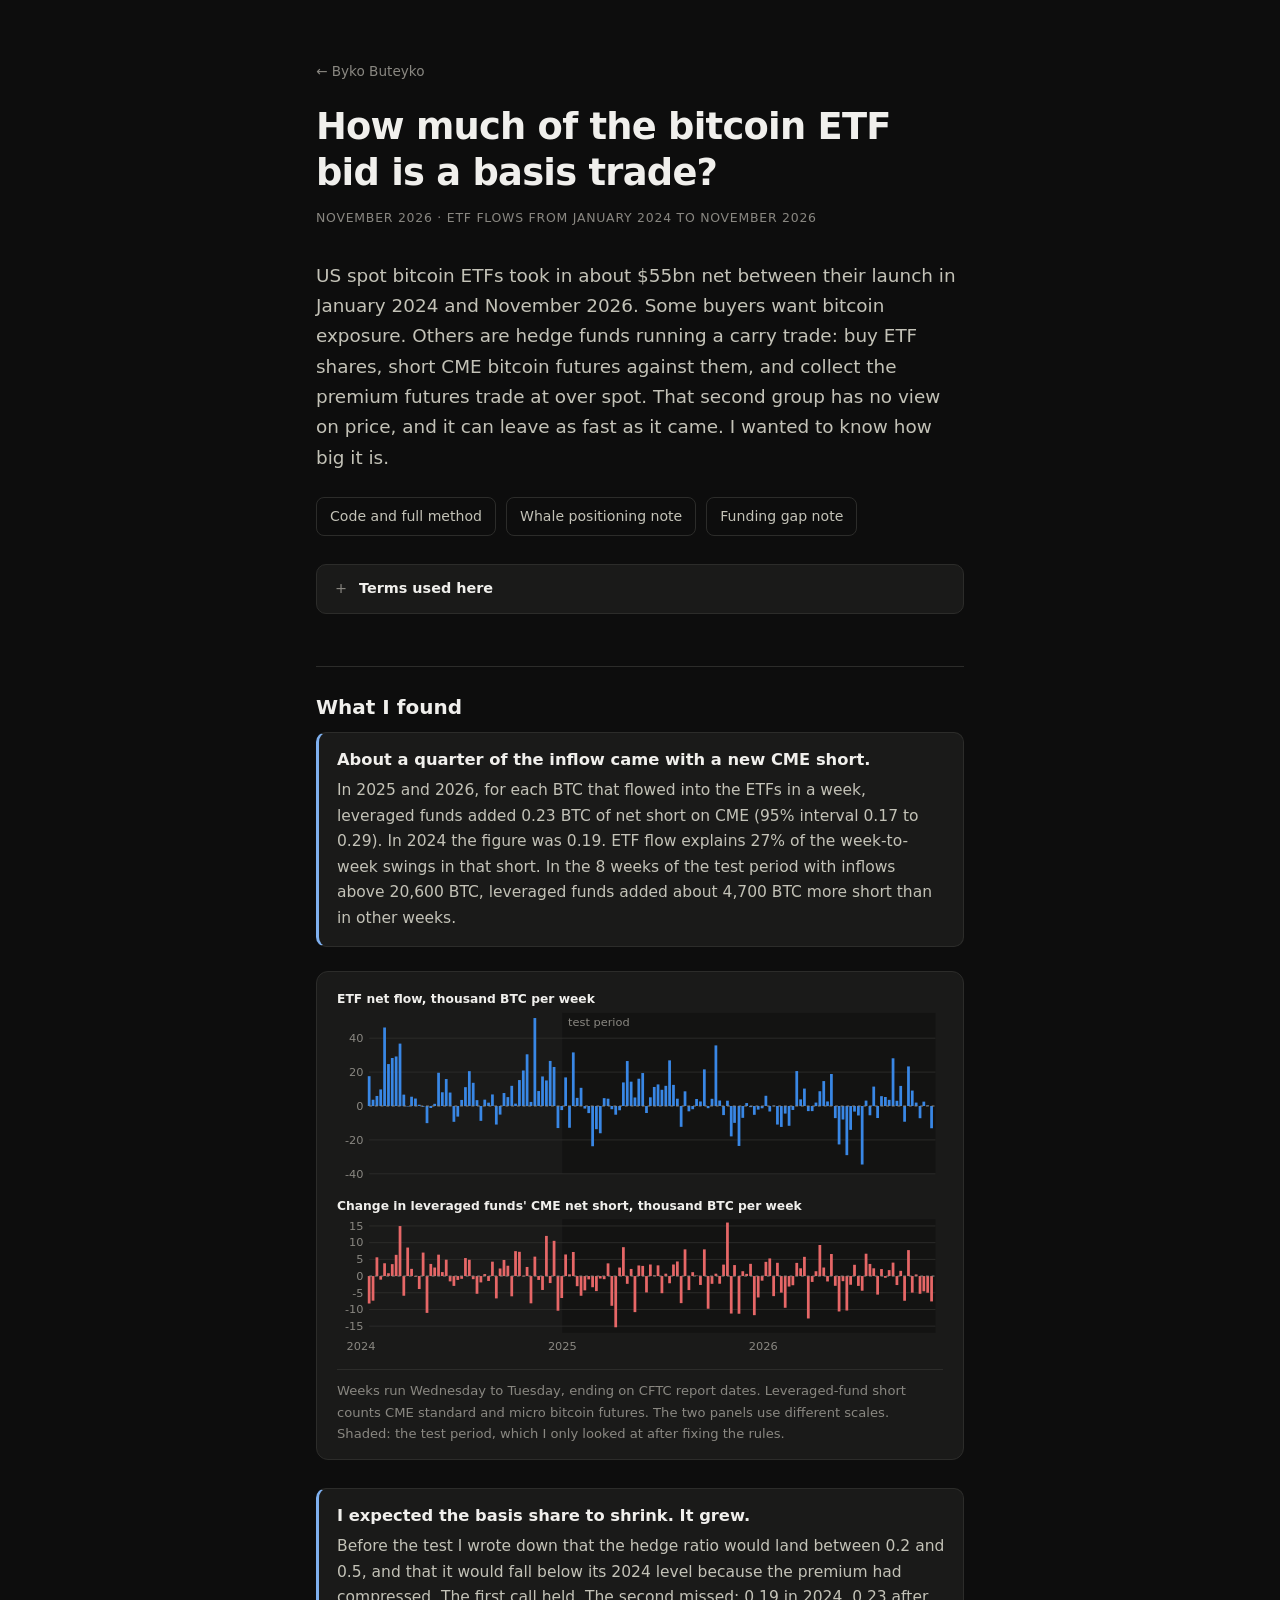
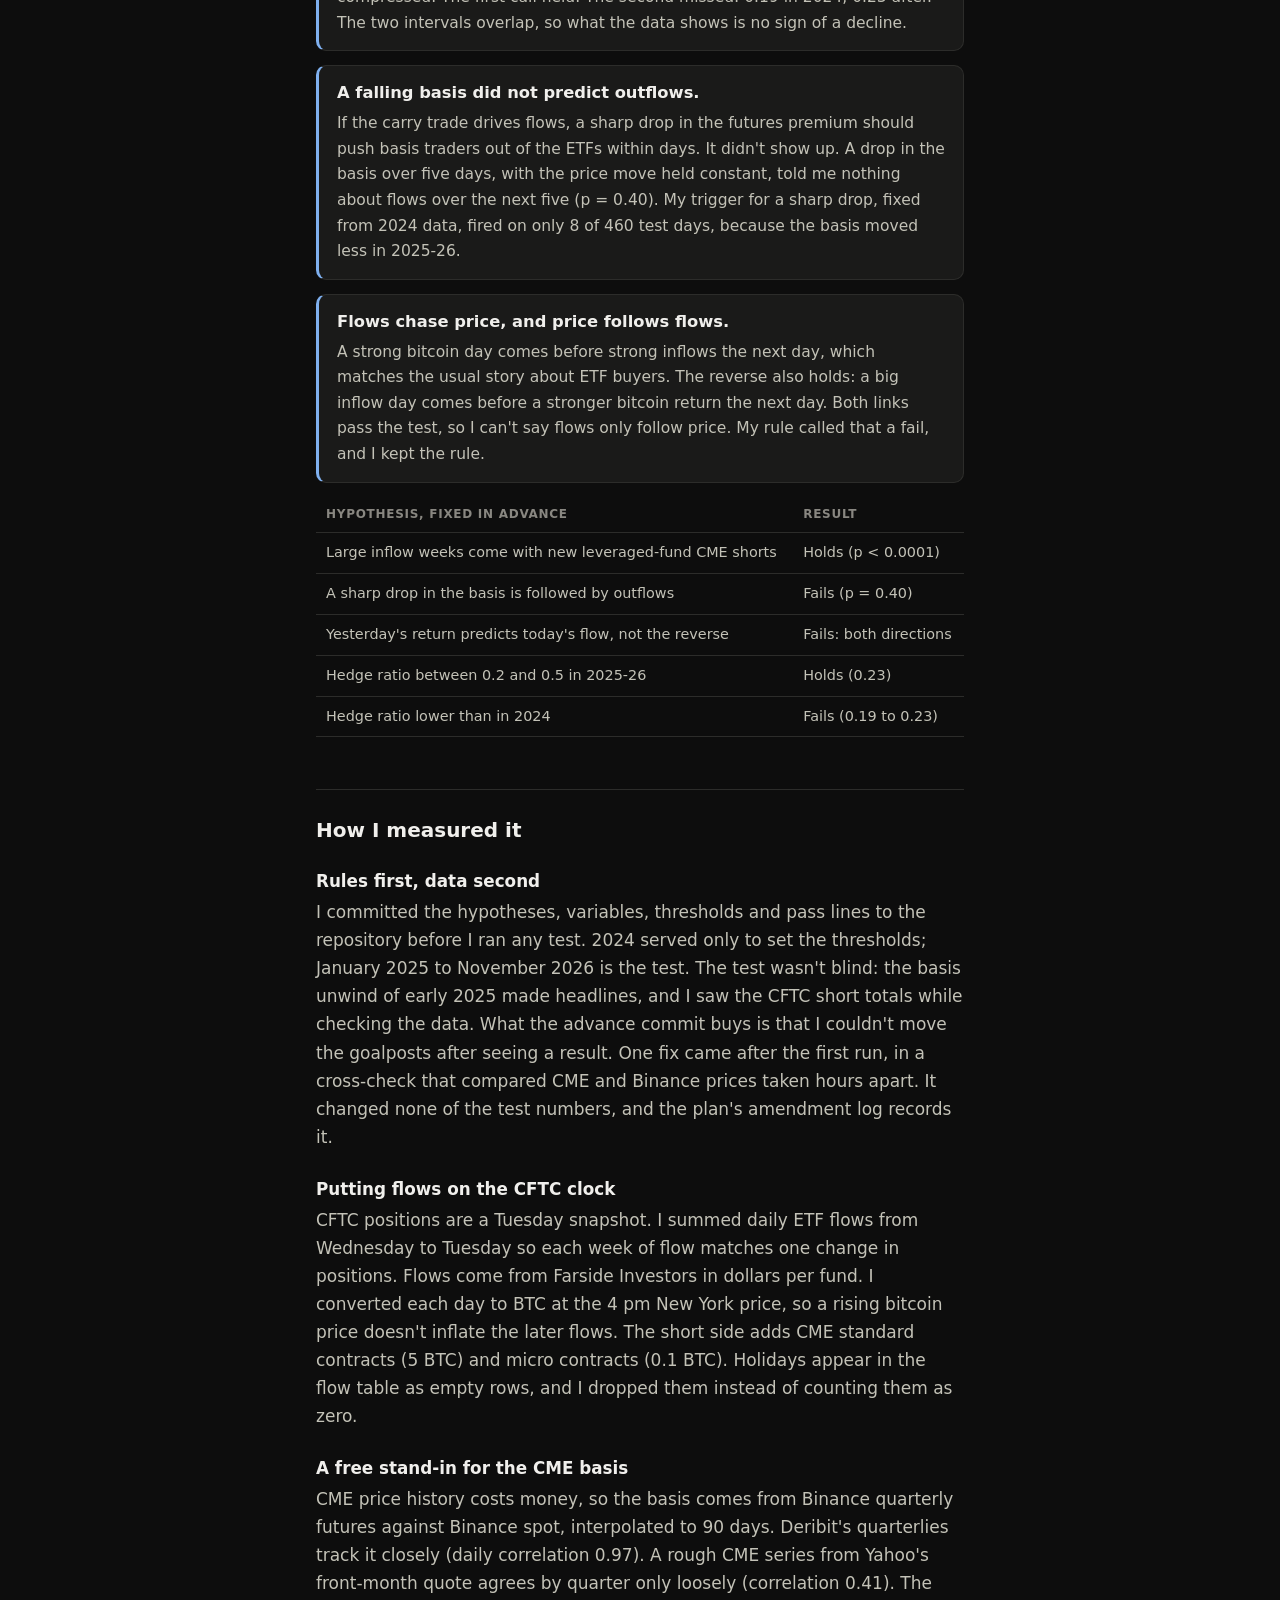
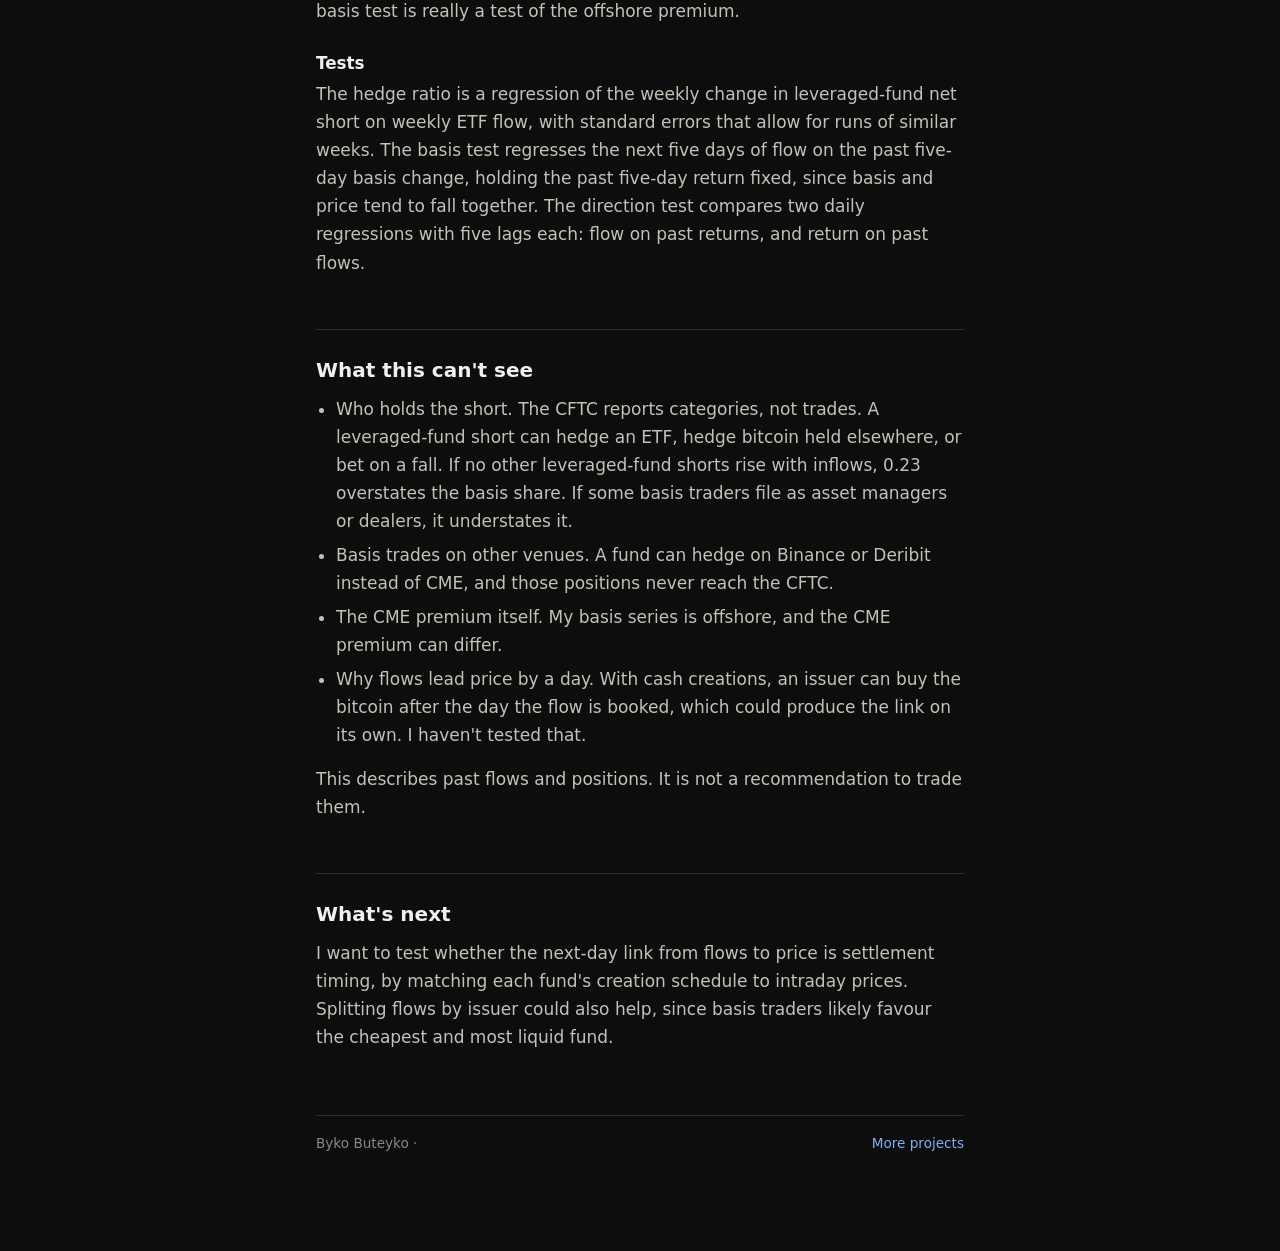
==== commit a8f5e0c2: "ETF chart carries its own colors, so it renders with a cached stylesheet" ====
--- a/research/bitcoin-etf-basis/index.html
+++ b/research/bitcoin-etf-basis/index.html
@@ -56,7 +56,7 @@
   </div>
 
   <figure>
-    <!-- chart:weekly --><svg class="chart" viewBox="0 0 640 386" role="img" aria-label="Weekly bitcoin ETF net flow above, weekly change in leveraged-fund CME net short below, January 2024 to November 2026"><text x="0" y="12" class="coin">ETF net flow, thousand BTC per week</text><rect x="238.0" y="22" width="394.0" height="170" class="shade"/><line x1="34" x2="632" y1="192.0" y2="192.0" class="grid"/><text x="28" y="196.0" class="tick" text-anchor="end">-40</text><line x1="34" x2="632" y1="156.2" y2="156.2" class="grid"/><text x="28" y="160.2" class="tick" text-anchor="end">-20</text><line x1="34" x2="632" y1="84.6" y2="84.6" class="grid"/><text x="28" y="88.6" class="tick" text-anchor="end">20</text><line x1="34" x2="632" y1="48.8" y2="48.8" class="grid"/><text x="28" y="52.8" class="tick" text-anchor="end">40</text><rect x="32.5" y="88.9" width="2.9" height="31.5" class="bar flow"/><rect x="36.6" y="113.8" width="2.9" height="6.6" class="bar flow"/><rect x="40.7" y="109.8" width="2.9" height="10.6" class="bar flow"/><rect x="44.7" y="102.9" width="2.9" height="17.5" class="bar flow"/><rect x="48.8" y="37.5" width="2.9" height="82.9" class="bar flow"/><rect x="52.9" y="76.1" width="2.9" height="44.4" class="bar flow"/><rect x="56.9" y="69.7" width="2.9" height="50.8" class="bar flow"/><rect x="61.0" y="68.1" width="2.9" height="52.3" class="bar flow"/><rect x="65.1" y="54.5" width="2.9" height="66.0" class="bar flow"/><rect x="69.1" y="108.4" width="2.9" height="12.1" class="bar flow"/><rect x="73.2" y="120.4" width="2.9" height="0.5" class="bar flow"/><rect x="77.3" y="110.6" width="2.9" height="9.8" class="bar flow"/><rect x="81.4" y="112.5" width="2.9" height="8.0" class="bar flow"/><rect x="85.4" y="119.1" width="2.9" height="1.3" class="bar flow"/><rect x="89.5" y="120.4" width="2.9" height="0.8" class="bar flow"/><rect x="93.6" y="120.4" width="2.9" height="18.1" class="bar flow"/><rect x="97.6" y="120.4" width="2.9" height="2.1" class="bar flow"/><rect x="101.7" y="118.1" width="2.9" height="2.3" class="bar flow"/><rect x="105.8" y="85.3" width="2.9" height="35.1" class="bar flow"/><rect x="109.8" y="105.9" width="2.9" height="14.5" class="bar flow"/><rect x="113.9" y="91.9" width="2.9" height="28.6" class="bar flow"/><rect x="118.0" y="106.2" width="2.9" height="14.2" class="bar flow"/><rect x="122.0" y="120.4" width="2.9" height="16.7" class="bar flow"/><rect x="126.1" y="120.4" width="2.9" height="11.2" class="bar flow"/><rect x="130.2" y="114.0" width="2.9" height="6.4" class="bar flow"/><rect x="134.2" y="100.5" width="2.9" height="20.0" class="bar flow"/><rect x="138.3" y="83.6" width="2.9" height="36.8" class="bar flow"/><rect x="142.4" y="95.9" width="2.9" height="24.5" class="bar flow"/><rect x="146.4" y="114.2" width="2.9" height="6.2" class="bar flow"/><rect x="150.5" y="120.4" width="2.9" height="15.7" class="bar flow"/><rect x="154.6" y="113.7" width="2.9" height="6.7" class="bar flow"/><rect x="158.6" y="116.9" width="2.9" height="3.5" class="bar flow"/><rect x="162.7" y="108.2" width="2.9" height="12.2" class="bar flow"/><rect x="166.8" y="120.4" width="2.9" height="19.6" class="bar flow"/><rect x="170.8" y="120.4" width="2.9" height="9.1" class="bar flow"/><rect x="174.9" y="106.7" width="2.9" height="13.7" class="bar flow"/><rect x="179.0" y="111.0" width="2.9" height="9.4" class="bar flow"/><rect x="183.1" y="99.1" width="2.9" height="21.3" class="bar flow"/><rect x="187.1" y="117.9" width="2.9" height="2.5" class="bar flow"/><rect x="191.2" y="93.0" width="2.9" height="27.4" class="bar flow"/><rect x="195.3" y="82.9" width="2.9" height="37.5" class="bar flow"/><rect x="199.3" y="65.8" width="2.9" height="54.7" class="bar flow"/><rect x="203.4" y="116.1" width="2.9" height="4.3" class="bar flow"/><rect x="207.5" y="27.5" width="2.9" height="92.9" class="bar flow"/><rect x="211.5" y="104.6" width="2.9" height="15.8" class="bar flow"/><rect x="215.6" y="89.2" width="2.9" height="31.2" class="bar flow"/><rect x="219.7" y="93.4" width="2.9" height="27.1" class="bar flow"/><rect x="223.7" y="72.8" width="2.9" height="47.6" class="bar flow"/><rect x="227.8" y="79.2" width="2.9" height="41.2" class="bar flow"/><rect x="231.9" y="120.4" width="2.9" height="23.3" class="bar flow"/><rect x="235.9" y="120.4" width="2.9" height="4.3" class="bar flow"/><rect x="240.0" y="90.2" width="2.9" height="30.2" class="bar flow"/><rect x="244.1" y="120.4" width="2.9" height="23.0" class="bar flow"/><rect x="248.1" y="63.8" width="2.9" height="56.6" class="bar flow"/><rect x="252.2" y="111.8" width="2.9" height="8.6" class="bar flow"/><rect x="256.3" y="101.2" width="2.9" height="19.2" class="bar flow"/><rect x="260.3" y="120.4" width="2.9" height="2.7" class="bar flow"/><rect x="264.4" y="120.4" width="2.9" height="7.5" class="bar flow"/><rect x="268.5" y="120.4" width="2.9" height="42.5" class="bar flow"/><rect x="272.5" y="120.4" width="2.9" height="24.5" class="bar flow"/><rect x="276.6" y="120.4" width="2.9" height="28.8" class="bar flow"/><rect x="280.7" y="112.1" width="2.9" height="8.3" class="bar flow"/><rect x="284.8" y="112.7" width="2.9" height="7.7" class="bar flow"/><rect x="288.8" y="120.4" width="2.9" height="3.4" class="bar flow"/><rect x="292.9" y="120.4" width="2.9" height="9.2" class="bar flow"/><rect x="297.0" y="120.4" width="2.9" height="4.5" class="bar flow"/><rect x="301.0" y="95.5" width="2.9" height="24.9" class="bar flow"/><rect x="305.1" y="72.9" width="2.9" height="47.5" class="bar flow"/><rect x="309.2" y="94.7" width="2.9" height="25.7" class="bar flow"/><rect x="313.2" y="111.4" width="2.9" height="9.1" class="bar flow"/><rect x="317.3" y="91.6" width="2.9" height="28.8" class="bar flow"/><rect x="321.4" y="85.6" width="2.9" height="34.8" class="bar flow"/><rect x="325.4" y="120.4" width="2.9" height="7.4" class="bar flow"/><rect x="329.5" y="111.2" width="2.9" height="9.2" class="bar flow"/><rect x="333.6" y="100.3" width="2.9" height="20.1" class="bar flow"/><rect x="337.6" y="97.6" width="2.9" height="22.9" class="bar flow"/><rect x="341.7" y="103.3" width="2.9" height="17.2" class="bar flow"/><rect x="345.8" y="99.1" width="2.9" height="21.4" class="bar flow"/><rect x="349.8" y="72.2" width="2.9" height="48.3" class="bar flow"/><rect x="353.9" y="98.1" width="2.9" height="22.4" class="bar flow"/><rect x="358.0" y="112.7" width="2.9" height="7.7" class="bar flow"/><rect x="362.0" y="120.4" width="2.9" height="22.0" class="bar flow"/><rect x="366.1" y="104.9" width="2.9" height="15.5" class="bar flow"/><rect x="370.2" y="120.4" width="2.9" height="5.6" class="bar flow"/><rect x="374.2" y="120.4" width="2.9" height="3.4" class="bar flow"/><rect x="378.3" y="113.0" width="2.9" height="7.4" class="bar flow"/><rect x="382.4" y="115.6" width="2.9" height="4.8" class="bar flow"/><rect x="386.5" y="81.7" width="2.9" height="38.7" class="bar flow"/><rect x="390.5" y="120.4" width="2.9" height="2.3" class="bar flow"/><rect x="394.6" y="112.8" width="2.9" height="7.6" class="bar flow"/><rect x="398.7" y="56.4" width="2.9" height="64.0" class="bar flow"/><rect x="402.7" y="114.6" width="2.9" height="5.8" class="bar flow"/><rect x="406.8" y="120.4" width="2.9" height="9.6" class="bar flow"/><rect x="410.9" y="114.8" width="2.9" height="5.6" class="bar flow"/><rect x="414.9" y="120.4" width="2.9" height="32.1" class="bar flow"/><rect x="418.4" y="120.4" width="2.9" height="17.8" class="bar flow"/><rect x="423.1" y="120.4" width="2.9" height="42.2" class="bar flow"/><rect x="427.1" y="120.4" width="2.9" height="12.5" class="bar flow"/><rect x="431.2" y="117.3" width="2.9" height="3.1" class="bar flow"/><rect x="435.3" y="120.4" width="2.9" height="1.2" class="bar flow"/><rect x="439.3" y="120.4" width="2.9" height="9.3" class="bar flow"/><rect x="443.4" y="120.4" width="2.9" height="3.8" class="bar flow"/><rect x="447.5" y="120.4" width="2.9" height="2.4" class="bar flow"/><rect x="451.5" y="109.6" width="2.9" height="10.8" class="bar flow"/><rect x="455.6" y="120.4" width="2.9" height="5.8" class="bar flow"/><rect x="459.7" y="120.1" width="2.9" height="0.5" class="bar flow"/><rect x="463.7" y="120.4" width="2.9" height="19.6" class="bar flow"/><rect x="467.8" y="120.4" width="2.9" height="22.1" class="bar flow"/><rect x="471.9" y="120.4" width="2.9" height="8.0" class="bar flow"/><rect x="476.0" y="120.4" width="2.9" height="20.9" class="bar flow"/><rect x="480.0" y="120.4" width="2.9" height="4.2" class="bar flow"/><rect x="484.1" y="83.5" width="2.9" height="36.9" class="bar flow"/><rect x="488.2" y="113.4" width="2.9" height="7.1" class="bar flow"/><rect x="492.2" y="102.0" width="2.9" height="18.4" class="bar flow"/><rect x="496.3" y="120.4" width="2.9" height="5.4" class="bar flow"/><rect x="500.4" y="120.4" width="2.9" height="5.4" class="bar flow"/><rect x="504.4" y="116.8" width="2.9" height="3.7" class="bar flow"/><rect x="508.5" y="104.8" width="2.9" height="15.6" class="bar flow"/><rect x="512.6" y="94.1" width="2.9" height="26.3" class="bar flow"/><rect x="516.6" y="115.6" width="2.9" height="4.9" class="bar flow"/><rect x="520.7" y="86.6" width="2.9" height="33.8" class="bar flow"/><rect x="524.8" y="120.4" width="2.9" height="12.8" class="bar flow"/><rect x="528.8" y="120.4" width="2.9" height="40.6" class="bar flow"/><rect x="532.9" y="120.4" width="2.9" height="14.3" class="bar flow"/><rect x="537.0" y="120.4" width="2.9" height="51.9" class="bar flow"/><rect x="541.0" y="120.4" width="2.9" height="25.2" class="bar flow"/><rect x="545.1" y="120.4" width="2.9" height="5.9" class="bar flow"/><rect x="549.2" y="120.4" width="2.9" height="10.0" class="bar flow"/><rect x="553.2" y="120.4" width="2.9" height="61.8" class="bar flow"/><rect x="557.3" y="114.7" width="2.9" height="5.7" class="bar flow"/><rect x="561.4" y="120.4" width="2.9" height="9.8" class="bar flow"/><rect x="565.4" y="99.9" width="2.9" height="20.6" class="bar flow"/><rect x="569.5" y="120.4" width="2.9" height="12.7" class="bar flow"/><rect x="573.6" y="110.0" width="2.9" height="10.5" class="bar flow"/><rect x="577.7" y="110.9" width="2.9" height="9.5" class="bar flow"/><rect x="581.7" y="113.9" width="2.9" height="6.5" class="bar flow"/><rect x="585.8" y="70.0" width="2.9" height="50.4" class="bar flow"/><rect x="589.9" y="114.9" width="2.9" height="5.5" class="bar flow"/><rect x="593.9" y="99.2" width="2.9" height="21.2" class="bar flow"/><rect x="598.0" y="120.4" width="2.9" height="16.6" class="bar flow"/><rect x="602.1" y="78.6" width="2.9" height="41.8" class="bar flow"/><rect x="606.1" y="104.1" width="2.9" height="16.3" class="bar flow"/><rect x="610.2" y="116.8" width="2.9" height="3.6" class="bar flow"/><rect x="614.3" y="120.4" width="2.9" height="12.9" class="bar flow"/><rect x="618.3" y="115.8" width="2.9" height="4.6" class="bar flow"/><rect x="622.4" y="119.9" width="2.9" height="0.5" class="bar flow"/><rect x="626.5" y="120.4" width="2.9" height="23.5" class="bar flow"/><line x1="34" x2="632" y1="120.4" y2="120.4" class="mid"/><text x="28" y="124.4" class="tick" text-anchor="end">0</text><text x="0" y="230" class="coin">Change in leveraged funds' CME net short, thousand BTC per week</text><rect x="238.0" y="240" width="394.0" height="120" class="shade"/><line x1="34" x2="632" y1="352.9" y2="352.9" class="grid"/><text x="28" y="356.9" class="tick" text-anchor="end">-15</text><line x1="34" x2="632" y1="335.3" y2="335.3" class="grid"/><text x="28" y="339.3" class="tick" text-anchor="end">-10</text><line x1="34" x2="632" y1="317.6" y2="317.6" class="grid"/><text x="28" y="321.6" class="tick" text-anchor="end">-5</text><line x1="34" x2="632" y1="282.4" y2="282.4" class="grid"/><text x="28" y="286.4" class="tick" text-anchor="end">5</text><line x1="34" x2="632" y1="264.7" y2="264.7" class="grid"/><text x="28" y="268.7" class="tick" text-anchor="end">10</text><line x1="34" x2="632" y1="247.1" y2="247.1" class="grid"/><text x="28" y="251.1" class="tick" text-anchor="end">15</text><rect x="32.5" y="300.0" width="2.9" height="29.0" class="bar short"/><rect x="36.6" y="300.0" width="2.9" height="26.0" class="bar short"/><rect x="40.7" y="280.2" width="2.9" height="19.8" class="bar short"/><rect x="44.7" y="300.0" width="2.9" height="3.8" class="bar short"/><rect x="48.8" y="286.5" width="2.9" height="13.5" class="bar short"/><rect x="52.9" y="297.0" width="2.9" height="3.0" class="bar short"/><rect x="56.9" y="287.4" width="2.9" height="12.6" class="bar short"/><rect x="61.0" y="277.6" width="2.9" height="22.4" class="bar short"/><rect x="65.1" y="247.2" width="2.9" height="52.8" class="bar short"/><rect x="69.1" y="300.0" width="2.9" height="20.8" class="bar short"/><rect x="73.2" y="269.9" width="2.9" height="30.1" class="bar short"/><rect x="77.3" y="292.4" width="2.9" height="7.6" class="bar short"/><rect x="81.4" y="300.0" width="2.9" height="0.7" class="bar short"/><rect x="85.4" y="300.0" width="2.9" height="13.7" class="bar short"/><rect x="89.5" y="275.2" width="2.9" height="24.8" class="bar short"/><rect x="93.6" y="300.0" width="2.9" height="38.9" class="bar short"/><rect x="97.6" y="287.2" width="2.9" height="12.8" class="bar short"/><rect x="101.7" y="291.0" width="2.9" height="9.0" class="bar short"/><rect x="105.8" y="277.4" width="2.9" height="22.6" class="bar short"/><rect x="109.8" y="295.8" width="2.9" height="4.2" class="bar short"/><rect x="113.9" y="282.7" width="2.9" height="17.3" class="bar short"/><rect x="118.0" y="300.0" width="2.9" height="5.6" class="bar short"/><rect x="122.0" y="300.0" width="2.9" height="10.4" class="bar short"/><rect x="126.1" y="300.0" width="2.9" height="4.1" class="bar short"/><rect x="130.2" y="300.0" width="2.9" height="2.9" class="bar short"/><rect x="134.2" y="281.0" width="2.9" height="19.0" class="bar short"/><rect x="138.3" y="282.8" width="2.9" height="17.2" class="bar short"/><rect x="142.4" y="300.0" width="2.9" height="3.3" class="bar short"/><rect x="146.4" y="300.0" width="2.9" height="18.7" class="bar short"/><rect x="150.5" y="300.0" width="2.9" height="6.7" class="bar short"/><rect x="154.6" y="297.9" width="2.9" height="2.1" class="bar short"/><rect x="158.6" y="300.0" width="2.9" height="5.2" class="bar short"/><rect x="162.7" y="284.8" width="2.9" height="15.2" class="bar short"/><rect x="166.8" y="300.0" width="2.9" height="23.6" class="bar short"/><rect x="170.8" y="292.0" width="2.9" height="8.0" class="bar short"/><rect x="174.9" y="283.0" width="2.9" height="17.0" class="bar short"/><rect x="179.0" y="289.1" width="2.9" height="10.9" class="bar short"/><rect x="183.1" y="300.0" width="2.9" height="21.4" class="bar short"/><rect x="187.1" y="273.7" width="2.9" height="26.3" class="bar short"/><rect x="191.2" y="274.4" width="2.9" height="25.6" class="bar short"/><rect x="195.3" y="299.8" width="2.9" height="0.5" class="bar short"/><rect x="199.3" y="290.4" width="2.9" height="9.6" class="bar short"/><rect x="203.4" y="300.0" width="2.9" height="28.8" class="bar short"/><rect x="207.5" y="279.5" width="2.9" height="20.5" class="bar short"/><rect x="211.5" y="300.0" width="2.9" height="4.1" class="bar short"/><rect x="215.6" y="300.0" width="2.9" height="14.7" class="bar short"/><rect x="219.7" y="257.6" width="2.9" height="42.4" class="bar short"/><rect x="223.7" y="300.0" width="2.9" height="7.4" class="bar short"/><rect x="227.8" y="262.8" width="2.9" height="37.2" class="bar short"/><rect x="231.9" y="300.0" width="2.9" height="36.6" class="bar short"/><rect x="235.9" y="300.0" width="2.9" height="23.2" class="bar short"/><rect x="240.0" y="277.2" width="2.9" height="22.8" class="bar short"/><rect x="244.1" y="298.2" width="2.9" height="1.8" class="bar short"/><rect x="248.1" y="274.6" width="2.9" height="25.4" class="bar short"/><rect x="252.2" y="300.0" width="2.9" height="10.7" class="bar short"/><rect x="256.3" y="300.0" width="2.9" height="20.8" class="bar short"/><rect x="260.3" y="300.0" width="2.9" height="15.1" class="bar short"/><rect x="264.4" y="300.0" width="2.9" height="3.5" class="bar short"/><rect x="268.5" y="300.0" width="2.9" height="11.8" class="bar short"/><rect x="272.5" y="300.0" width="2.9" height="15.9" class="bar short"/><rect x="276.6" y="300.0" width="2.9" height="2.6" class="bar short"/><rect x="280.7" y="300.0" width="2.9" height="3.3" class="bar short"/><rect x="284.8" y="286.6" width="2.9" height="13.4" class="bar short"/><rect x="288.8" y="300.0" width="2.9" height="31.4" class="bar short"/><rect x="292.9" y="300.0" width="2.9" height="54.1" class="bar short"/><rect x="297.0" y="291.0" width="2.9" height="9.0" class="bar short"/><rect x="301.0" y="269.5" width="2.9" height="30.5" class="bar short"/><rect x="305.1" y="300.0" width="2.9" height="8.2" class="bar short"/><rect x="309.2" y="292.5" width="2.9" height="7.5" class="bar short"/><rect x="313.2" y="300.0" width="2.9" height="38.1" class="bar short"/><rect x="317.3" y="288.8" width="2.9" height="11.2" class="bar short"/><rect x="321.4" y="289.3" width="2.9" height="10.7" class="bar short"/><rect x="325.4" y="300.0" width="2.9" height="17.3" class="bar short"/><rect x="329.5" y="287.8" width="2.9" height="12.2" class="bar short"/><rect x="333.6" y="299.4" width="2.9" height="0.6" class="bar short"/><rect x="337.6" y="288.7" width="2.9" height="11.3" class="bar short"/><rect x="341.7" y="300.0" width="2.9" height="18.1" class="bar short"/><rect x="345.8" y="297.5" width="2.9" height="2.5" class="bar short"/><rect x="349.8" y="300.0" width="2.9" height="7.6" class="bar short"/><rect x="353.9" y="287.8" width="2.9" height="12.2" class="bar short"/><rect x="358.0" y="284.6" width="2.9" height="15.4" class="bar short"/><rect x="362.0" y="300.0" width="2.9" height="28.6" class="bar short"/><rect x="366.1" y="271.8" width="2.9" height="28.2" class="bar short"/><rect x="370.2" y="300.0" width="2.9" height="14.8" class="bar short"/><rect x="374.2" y="295.9" width="2.9" height="4.1" class="bar short"/><rect x="378.3" y="299.5" width="2.9" height="0.5" class="bar short"/><rect x="382.4" y="300.0" width="2.9" height="9.4" class="bar short"/><rect x="386.5" y="271.8" width="2.9" height="28.2" class="bar short"/><rect x="390.5" y="300.0" width="2.9" height="34.5" class="bar short"/><rect x="394.6" y="300.0" width="2.9" height="8.2" class="bar short"/><rect x="398.7" y="297.5" width="2.9" height="2.5" class="bar short"/><rect x="402.7" y="300.0" width="2.9" height="8.1" class="bar short"/><rect x="406.8" y="287.9" width="2.9" height="12.1" class="bar short"/><rect x="410.9" y="243.5" width="2.9" height="56.5" class="bar short"/><rect x="414.9" y="300.0" width="2.9" height="39.6" class="bar short"/><rect x="418.4" y="288.4" width="2.9" height="11.6" class="bar short"/><rect x="423.1" y="300.0" width="2.9" height="39.8" class="bar short"/><rect x="427.1" y="294.9" width="2.9" height="5.1" class="bar short"/><rect x="431.2" y="297.7" width="2.9" height="2.3" class="bar short"/><rect x="435.3" y="287.1" width="2.9" height="12.9" class="bar short"/><rect x="439.3" y="300.0" width="2.9" height="41.3" class="bar short"/><rect x="443.4" y="300.0" width="2.9" height="22.6" class="bar short"/><rect x="447.5" y="300.0" width="2.9" height="4.9" class="bar short"/><rect x="451.5" y="285.0" width="2.9" height="15.0" class="bar short"/><rect x="455.6" y="281.4" width="2.9" height="18.6" class="bar short"/><rect x="459.7" y="300.0" width="2.9" height="21.2" class="bar short"/><rect x="463.7" y="286.0" width="2.9" height="14.0" class="bar short"/><rect x="467.8" y="300.0" width="2.9" height="17.5" class="bar short"/><rect x="471.9" y="300.0" width="2.9" height="33.5" class="bar short"/><rect x="476.0" y="300.0" width="2.9" height="11.1" class="bar short"/><rect x="480.0" y="300.0" width="2.9" height="9.7" class="bar short"/><rect x="484.1" y="286.1" width="2.9" height="13.9" class="bar short"/><rect x="488.2" y="291.8" width="2.9" height="8.2" class="bar short"/><rect x="492.2" y="279.7" width="2.9" height="20.3" class="bar short"/><rect x="496.3" y="300.0" width="2.9" height="44.8" class="bar short"/><rect x="500.4" y="300.0" width="2.9" height="6.2" class="bar short"/><rect x="504.4" y="294.9" width="2.9" height="5.1" class="bar short"/><rect x="508.5" y="267.2" width="2.9" height="32.8" class="bar short"/><rect x="512.6" y="291.0" width="2.9" height="9.0" class="bar short"/><rect x="516.6" y="300.0" width="2.9" height="5.7" class="bar short"/><rect x="520.7" y="276.7" width="2.9" height="23.3" class="bar short"/><rect x="524.8" y="300.0" width="2.9" height="10.3" class="bar short"/><rect x="528.8" y="300.0" width="2.9" height="37.4" class="bar short"/><rect x="532.9" y="300.0" width="2.9" height="5.4" class="bar short"/><rect x="537.0" y="300.0" width="2.9" height="36.4" class="bar short"/><rect x="541.0" y="300.0" width="2.9" height="9.2" class="bar short"/><rect x="545.1" y="288.1" width="2.9" height="11.9" class="bar short"/><rect x="549.2" y="300.0" width="2.9" height="10.4" class="bar short"/><rect x="553.2" y="300.0" width="2.9" height="15.5" class="bar short"/><rect x="557.3" y="276.4" width="2.9" height="23.6" class="bar short"/><rect x="561.4" y="287.2" width="2.9" height="12.8" class="bar short"/><rect x="565.4" y="291.8" width="2.9" height="8.2" class="bar short"/><rect x="569.5" y="300.0" width="2.9" height="19.6" class="bar short"/><rect x="573.6" y="292.6" width="2.9" height="7.4" class="bar short"/><rect x="577.7" y="300.0" width="2.9" height="1.8" class="bar short"/><rect x="581.7" y="293.7" width="2.9" height="6.3" class="bar short"/><rect x="585.8" y="285.8" width="2.9" height="14.2" class="bar short"/><rect x="589.9" y="300.0" width="2.9" height="9.5" class="bar short"/><rect x="593.9" y="294.5" width="2.9" height="5.5" class="bar short"/><rect x="598.0" y="300.0" width="2.9" height="26.1" class="bar short"/><rect x="602.1" y="272.6" width="2.9" height="27.4" class="bar short"/><rect x="606.1" y="300.0" width="2.9" height="17.5" class="bar short"/><rect x="610.2" y="298.3" width="2.9" height="1.7" class="bar short"/><rect x="614.3" y="300.0" width="2.9" height="18.7" class="bar short"/><rect x="618.3" y="300.0" width="2.9" height="16.1" class="bar short"/><rect x="622.4" y="300.0" width="2.9" height="17.6" class="bar short"/><rect x="626.5" y="300.0" width="2.9" height="26.8" class="bar short"/><line x1="34" x2="632" y1="300.0" y2="300.0" class="mid"/><text x="28" y="304.0" class="tick" text-anchor="end">0</text><text x="244.0" y="36" class="tick">test period</text><text x="25.3" y="378" class="tick" text-anchor="middle">2024</text><text x="238.0" y="378" class="tick" text-anchor="middle">2025</text><text x="450.1" y="378" class="tick" text-anchor="middle">2026</text></svg><!-- /chart:weekly -->
+    <!-- chart:weekly --><svg class="chart" viewBox="0 0 640 386" role="img" aria-label="Weekly bitcoin ETF net flow above, weekly change in leveraged-fund CME net short below, January 2024 to November 2026"><text x="0" y="12" class="coin">ETF net flow, thousand BTC per week</text><rect x="238.0" y="22" width="394.0" height="170" class="shade" fill="#0d0d0d" opacity=".55"/><line x1="34" x2="632" y1="192.0" y2="192.0" class="grid"/><text x="28" y="196.0" class="tick" text-anchor="end">-40</text><line x1="34" x2="632" y1="156.2" y2="156.2" class="grid"/><text x="28" y="160.2" class="tick" text-anchor="end">-20</text><line x1="34" x2="632" y1="84.6" y2="84.6" class="grid"/><text x="28" y="88.6" class="tick" text-anchor="end">20</text><line x1="34" x2="632" y1="48.8" y2="48.8" class="grid"/><text x="28" y="52.8" class="tick" text-anchor="end">40</text><rect x="32.5" y="88.9" width="2.9" height="31.5" class="bar flow" fill="#3987e5"/><rect x="36.6" y="113.8" width="2.9" height="6.6" class="bar flow" fill="#3987e5"/><rect x="40.7" y="109.8" width="2.9" height="10.6" class="bar flow" fill="#3987e5"/><rect x="44.7" y="102.9" width="2.9" height="17.5" class="bar flow" fill="#3987e5"/><rect x="48.8" y="37.5" width="2.9" height="82.9" class="bar flow" fill="#3987e5"/><rect x="52.9" y="76.1" width="2.9" height="44.4" class="bar flow" fill="#3987e5"/><rect x="56.9" y="69.7" width="2.9" height="50.8" class="bar flow" fill="#3987e5"/><rect x="61.0" y="68.1" width="2.9" height="52.3" class="bar flow" fill="#3987e5"/><rect x="65.1" y="54.5" width="2.9" height="66.0" class="bar flow" fill="#3987e5"/><rect x="69.1" y="108.4" width="2.9" height="12.1" class="bar flow" fill="#3987e5"/><rect x="73.2" y="120.4" width="2.9" height="0.5" class="bar flow" fill="#3987e5"/><rect x="77.3" y="110.6" width="2.9" height="9.8" class="bar flow" fill="#3987e5"/><rect x="81.4" y="112.5" width="2.9" height="8.0" class="bar flow" fill="#3987e5"/><rect x="85.4" y="119.1" width="2.9" height="1.3" class="bar flow" fill="#3987e5"/><rect x="89.5" y="120.4" width="2.9" height="0.8" class="bar flow" fill="#3987e5"/><rect x="93.6" y="120.4" width="2.9" height="18.1" class="bar flow" fill="#3987e5"/><rect x="97.6" y="120.4" width="2.9" height="2.1" class="bar flow" fill="#3987e5"/><rect x="101.7" y="118.1" width="2.9" height="2.3" class="bar flow" fill="#3987e5"/><rect x="105.8" y="85.3" width="2.9" height="35.1" class="bar flow" fill="#3987e5"/><rect x="109.8" y="105.9" width="2.9" height="14.5" class="bar flow" fill="#3987e5"/><rect x="113.9" y="91.9" width="2.9" height="28.6" class="bar flow" fill="#3987e5"/><rect x="118.0" y="106.2" width="2.9" height="14.2" class="bar flow" fill="#3987e5"/><rect x="122.0" y="120.4" width="2.9" height="16.7" class="bar flow" fill="#3987e5"/><rect x="126.1" y="120.4" width="2.9" height="11.2" class="bar flow" fill="#3987e5"/><rect x="130.2" y="114.0" width="2.9" height="6.4" class="bar flow" fill="#3987e5"/><rect x="134.2" y="100.5" width="2.9" height="20.0" class="bar flow" fill="#3987e5"/><rect x="138.3" y="83.6" width="2.9" height="36.8" class="bar flow" fill="#3987e5"/><rect x="142.4" y="95.9" width="2.9" height="24.5" class="bar flow" fill="#3987e5"/><rect x="146.4" y="114.2" width="2.9" height="6.2" class="bar flow" fill="#3987e5"/><rect x="150.5" y="120.4" width="2.9" height="15.7" class="bar flow" fill="#3987e5"/><rect x="154.6" y="113.7" width="2.9" height="6.7" class="bar flow" fill="#3987e5"/><rect x="158.6" y="116.9" width="2.9" height="3.5" class="bar flow" fill="#3987e5"/><rect x="162.7" y="108.2" width="2.9" height="12.2" class="bar flow" fill="#3987e5"/><rect x="166.8" y="120.4" width="2.9" height="19.6" class="bar flow" fill="#3987e5"/><rect x="170.8" y="120.4" width="2.9" height="9.1" class="bar flow" fill="#3987e5"/><rect x="174.9" y="106.7" width="2.9" height="13.7" class="bar flow" fill="#3987e5"/><rect x="179.0" y="111.0" width="2.9" height="9.4" class="bar flow" fill="#3987e5"/><rect x="183.1" y="99.1" width="2.9" height="21.3" class="bar flow" fill="#3987e5"/><rect x="187.1" y="117.9" width="2.9" height="2.5" class="bar flow" fill="#3987e5"/><rect x="191.2" y="93.0" width="2.9" height="27.4" class="bar flow" fill="#3987e5"/><rect x="195.3" y="82.9" width="2.9" height="37.5" class="bar flow" fill="#3987e5"/><rect x="199.3" y="65.8" width="2.9" height="54.7" class="bar flow" fill="#3987e5"/><rect x="203.4" y="116.1" width="2.9" height="4.3" class="bar flow" fill="#3987e5"/><rect x="207.5" y="27.5" width="2.9" height="92.9" class="bar flow" fill="#3987e5"/><rect x="211.5" y="104.6" width="2.9" height="15.8" class="bar flow" fill="#3987e5"/><rect x="215.6" y="89.2" width="2.9" height="31.2" class="bar flow" fill="#3987e5"/><rect x="219.7" y="93.4" width="2.9" height="27.1" class="bar flow" fill="#3987e5"/><rect x="223.7" y="72.8" width="2.9" height="47.6" class="bar flow" fill="#3987e5"/><rect x="227.8" y="79.2" width="2.9" height="41.2" class="bar flow" fill="#3987e5"/><rect x="231.9" y="120.4" width="2.9" height="23.3" class="bar flow" fill="#3987e5"/><rect x="235.9" y="120.4" width="2.9" height="4.3" class="bar flow" fill="#3987e5"/><rect x="240.0" y="90.2" width="2.9" height="30.2" class="bar flow" fill="#3987e5"/><rect x="244.1" y="120.4" width="2.9" height="23.0" class="bar flow" fill="#3987e5"/><rect x="248.1" y="63.8" width="2.9" height="56.6" class="bar flow" fill="#3987e5"/><rect x="252.2" y="111.8" width="2.9" height="8.6" class="bar flow" fill="#3987e5"/><rect x="256.3" y="101.2" width="2.9" height="19.2" class="bar flow" fill="#3987e5"/><rect x="260.3" y="120.4" width="2.9" height="2.7" class="bar flow" fill="#3987e5"/><rect x="264.4" y="120.4" width="2.9" height="7.5" class="bar flow" fill="#3987e5"/><rect x="268.5" y="120.4" width="2.9" height="42.5" class="bar flow" fill="#3987e5"/><rect x="272.5" y="120.4" width="2.9" height="24.5" class="bar flow" fill="#3987e5"/><rect x="276.6" y="120.4" width="2.9" height="28.8" class="bar flow" fill="#3987e5"/><rect x="280.7" y="112.1" width="2.9" height="8.3" class="bar flow" fill="#3987e5"/><rect x="284.8" y="112.7" width="2.9" height="7.7" class="bar flow" fill="#3987e5"/><rect x="288.8" y="120.4" width="2.9" height="3.4" class="bar flow" fill="#3987e5"/><rect x="292.9" y="120.4" width="2.9" height="9.2" class="bar flow" fill="#3987e5"/><rect x="297.0" y="120.4" width="2.9" height="4.5" class="bar flow" fill="#3987e5"/><rect x="301.0" y="95.5" width="2.9" height="24.9" class="bar flow" fill="#3987e5"/><rect x="305.1" y="72.9" width="2.9" height="47.5" class="bar flow" fill="#3987e5"/><rect x="309.2" y="94.7" width="2.9" height="25.7" class="bar flow" fill="#3987e5"/><rect x="313.2" y="111.4" width="2.9" height="9.1" class="bar flow" fill="#3987e5"/><rect x="317.3" y="91.6" width="2.9" height="28.8" class="bar flow" fill="#3987e5"/><rect x="321.4" y="85.6" width="2.9" height="34.8" class="bar flow" fill="#3987e5"/><rect x="325.4" y="120.4" width="2.9" height="7.4" class="bar flow" fill="#3987e5"/><rect x="329.5" y="111.2" width="2.9" height="9.2" class="bar flow" fill="#3987e5"/><rect x="333.6" y="100.3" width="2.9" height="20.1" class="bar flow" fill="#3987e5"/><rect x="337.6" y="97.6" width="2.9" height="22.9" class="bar flow" fill="#3987e5"/><rect x="341.7" y="103.3" width="2.9" height="17.2" class="bar flow" fill="#3987e5"/><rect x="345.8" y="99.1" width="2.9" height="21.4" class="bar flow" fill="#3987e5"/><rect x="349.8" y="72.2" width="2.9" height="48.3" class="bar flow" fill="#3987e5"/><rect x="353.9" y="98.1" width="2.9" height="22.4" class="bar flow" fill="#3987e5"/><rect x="358.0" y="112.7" width="2.9" height="7.7" class="bar flow" fill="#3987e5"/><rect x="362.0" y="120.4" width="2.9" height="22.0" class="bar flow" fill="#3987e5"/><rect x="366.1" y="104.9" width="2.9" height="15.5" class="bar flow" fill="#3987e5"/><rect x="370.2" y="120.4" width="2.9" height="5.6" class="bar flow" fill="#3987e5"/><rect x="374.2" y="120.4" width="2.9" height="3.4" class="bar flow" fill="#3987e5"/><rect x="378.3" y="113.0" width="2.9" height="7.4" class="bar flow" fill="#3987e5"/><rect x="382.4" y="115.6" width="2.9" height="4.8" class="bar flow" fill="#3987e5"/><rect x="386.5" y="81.7" width="2.9" height="38.7" class="bar flow" fill="#3987e5"/><rect x="390.5" y="120.4" width="2.9" height="2.3" class="bar flow" fill="#3987e5"/><rect x="394.6" y="112.8" width="2.9" height="7.6" class="bar flow" fill="#3987e5"/><rect x="398.7" y="56.4" width="2.9" height="64.0" class="bar flow" fill="#3987e5"/><rect x="402.7" y="114.6" width="2.9" height="5.8" class="bar flow" fill="#3987e5"/><rect x="406.8" y="120.4" width="2.9" height="9.6" class="bar flow" fill="#3987e5"/><rect x="410.9" y="114.8" width="2.9" height="5.6" class="bar flow" fill="#3987e5"/><rect x="414.9" y="120.4" width="2.9" height="32.1" class="bar flow" fill="#3987e5"/><rect x="418.4" y="120.4" width="2.9" height="17.8" class="bar flow" fill="#3987e5"/><rect x="423.1" y="120.4" width="2.9" height="42.2" class="bar flow" fill="#3987e5"/><rect x="427.1" y="120.4" width="2.9" height="12.5" class="bar flow" fill="#3987e5"/><rect x="431.2" y="117.3" width="2.9" height="3.1" class="bar flow" fill="#3987e5"/><rect x="435.3" y="120.4" width="2.9" height="1.2" class="bar flow" fill="#3987e5"/><rect x="439.3" y="120.4" width="2.9" height="9.3" class="bar flow" fill="#3987e5"/><rect x="443.4" y="120.4" width="2.9" height="3.8" class="bar flow" fill="#3987e5"/><rect x="447.5" y="120.4" width="2.9" height="2.4" class="bar flow" fill="#3987e5"/><rect x="451.5" y="109.6" width="2.9" height="10.8" class="bar flow" fill="#3987e5"/><rect x="455.6" y="120.4" width="2.9" height="5.8" class="bar flow" fill="#3987e5"/><rect x="459.7" y="120.1" width="2.9" height="0.5" class="bar flow" fill="#3987e5"/><rect x="463.7" y="120.4" width="2.9" height="19.6" class="bar flow" fill="#3987e5"/><rect x="467.8" y="120.4" width="2.9" height="22.1" class="bar flow" fill="#3987e5"/><rect x="471.9" y="120.4" width="2.9" height="8.0" class="bar flow" fill="#3987e5"/><rect x="476.0" y="120.4" width="2.9" height="20.9" class="bar flow" fill="#3987e5"/><rect x="480.0" y="120.4" width="2.9" height="4.2" class="bar flow" fill="#3987e5"/><rect x="484.1" y="83.5" width="2.9" height="36.9" class="bar flow" fill="#3987e5"/><rect x="488.2" y="113.4" width="2.9" height="7.1" class="bar flow" fill="#3987e5"/><rect x="492.2" y="102.0" width="2.9" height="18.4" class="bar flow" fill="#3987e5"/><rect x="496.3" y="120.4" width="2.9" height="5.4" class="bar flow" fill="#3987e5"/><rect x="500.4" y="120.4" width="2.9" height="5.4" class="bar flow" fill="#3987e5"/><rect x="504.4" y="116.8" width="2.9" height="3.7" class="bar flow" fill="#3987e5"/><rect x="508.5" y="104.8" width="2.9" height="15.6" class="bar flow" fill="#3987e5"/><rect x="512.6" y="94.1" width="2.9" height="26.3" class="bar flow" fill="#3987e5"/><rect x="516.6" y="115.6" width="2.9" height="4.9" class="bar flow" fill="#3987e5"/><rect x="520.7" y="86.6" width="2.9" height="33.8" class="bar flow" fill="#3987e5"/><rect x="524.8" y="120.4" width="2.9" height="12.8" class="bar flow" fill="#3987e5"/><rect x="528.8" y="120.4" width="2.9" height="40.6" class="bar flow" fill="#3987e5"/><rect x="532.9" y="120.4" width="2.9" height="14.3" class="bar flow" fill="#3987e5"/><rect x="537.0" y="120.4" width="2.9" height="51.9" class="bar flow" fill="#3987e5"/><rect x="541.0" y="120.4" width="2.9" height="25.2" class="bar flow" fill="#3987e5"/><rect x="545.1" y="120.4" width="2.9" height="5.9" class="bar flow" fill="#3987e5"/><rect x="549.2" y="120.4" width="2.9" height="10.0" class="bar flow" fill="#3987e5"/><rect x="553.2" y="120.4" width="2.9" height="61.8" class="bar flow" fill="#3987e5"/><rect x="557.3" y="114.7" width="2.9" height="5.7" class="bar flow" fill="#3987e5"/><rect x="561.4" y="120.4" width="2.9" height="9.8" class="bar flow" fill="#3987e5"/><rect x="565.4" y="99.9" width="2.9" height="20.6" class="bar flow" fill="#3987e5"/><rect x="569.5" y="120.4" width="2.9" height="12.7" class="bar flow" fill="#3987e5"/><rect x="573.6" y="110.0" width="2.9" height="10.5" class="bar flow" fill="#3987e5"/><rect x="577.7" y="110.9" width="2.9" height="9.5" class="bar flow" fill="#3987e5"/><rect x="581.7" y="113.9" width="2.9" height="6.5" class="bar flow" fill="#3987e5"/><rect x="585.8" y="70.0" width="2.9" height="50.4" class="bar flow" fill="#3987e5"/><rect x="589.9" y="114.9" width="2.9" height="5.5" class="bar flow" fill="#3987e5"/><rect x="593.9" y="99.2" width="2.9" height="21.2" class="bar flow" fill="#3987e5"/><rect x="598.0" y="120.4" width="2.9" height="16.6" class="bar flow" fill="#3987e5"/><rect x="602.1" y="78.6" width="2.9" height="41.8" class="bar flow" fill="#3987e5"/><rect x="606.1" y="104.1" width="2.9" height="16.3" class="bar flow" fill="#3987e5"/><rect x="610.2" y="116.8" width="2.9" height="3.6" class="bar flow" fill="#3987e5"/><rect x="614.3" y="120.4" width="2.9" height="12.9" class="bar flow" fill="#3987e5"/><rect x="618.3" y="115.8" width="2.9" height="4.6" class="bar flow" fill="#3987e5"/><rect x="622.4" y="119.9" width="2.9" height="0.5" class="bar flow" fill="#3987e5"/><rect x="626.5" y="120.4" width="2.9" height="23.5" class="bar flow" fill="#3987e5"/><line x1="34" x2="632" y1="120.4" y2="120.4" class="mid"/><text x="28" y="124.4" class="tick" text-anchor="end">0</text><text x="0" y="230" class="coin">Change in leveraged funds' CME net short, thousand BTC per week</text><rect x="238.0" y="240" width="394.0" height="120" class="shade" fill="#0d0d0d" opacity=".55"/><line x1="34" x2="632" y1="352.9" y2="352.9" class="grid"/><text x="28" y="356.9" class="tick" text-anchor="end">-15</text><line x1="34" x2="632" y1="335.3" y2="335.3" class="grid"/><text x="28" y="339.3" class="tick" text-anchor="end">-10</text><line x1="34" x2="632" y1="317.6" y2="317.6" class="grid"/><text x="28" y="321.6" class="tick" text-anchor="end">-5</text><line x1="34" x2="632" y1="282.4" y2="282.4" class="grid"/><text x="28" y="286.4" class="tick" text-anchor="end">5</text><line x1="34" x2="632" y1="264.7" y2="264.7" class="grid"/><text x="28" y="268.7" class="tick" text-anchor="end">10</text><line x1="34" x2="632" y1="247.1" y2="247.1" class="grid"/><text x="28" y="251.1" class="tick" text-anchor="end">15</text><rect x="32.5" y="300.0" width="2.9" height="29.0" class="bar short" fill="#e66767"/><rect x="36.6" y="300.0" width="2.9" height="26.0" class="bar short" fill="#e66767"/><rect x="40.7" y="280.2" width="2.9" height="19.8" class="bar short" fill="#e66767"/><rect x="44.7" y="300.0" width="2.9" height="3.8" class="bar short" fill="#e66767"/><rect x="48.8" y="286.5" width="2.9" height="13.5" class="bar short" fill="#e66767"/><rect x="52.9" y="297.0" width="2.9" height="3.0" class="bar short" fill="#e66767"/><rect x="56.9" y="287.4" width="2.9" height="12.6" class="bar short" fill="#e66767"/><rect x="61.0" y="277.6" width="2.9" height="22.4" class="bar short" fill="#e66767"/><rect x="65.1" y="247.2" width="2.9" height="52.8" class="bar short" fill="#e66767"/><rect x="69.1" y="300.0" width="2.9" height="20.8" class="bar short" fill="#e66767"/><rect x="73.2" y="269.9" width="2.9" height="30.1" class="bar short" fill="#e66767"/><rect x="77.3" y="292.4" width="2.9" height="7.6" class="bar short" fill="#e66767"/><rect x="81.4" y="300.0" width="2.9" height="0.7" class="bar short" fill="#e66767"/><rect x="85.4" y="300.0" width="2.9" height="13.7" class="bar short" fill="#e66767"/><rect x="89.5" y="275.2" width="2.9" height="24.8" class="bar short" fill="#e66767"/><rect x="93.6" y="300.0" width="2.9" height="38.9" class="bar short" fill="#e66767"/><rect x="97.6" y="287.2" width="2.9" height="12.8" class="bar short" fill="#e66767"/><rect x="101.7" y="291.0" width="2.9" height="9.0" class="bar short" fill="#e66767"/><rect x="105.8" y="277.4" width="2.9" height="22.6" class="bar short" fill="#e66767"/><rect x="109.8" y="295.8" width="2.9" height="4.2" class="bar short" fill="#e66767"/><rect x="113.9" y="282.7" width="2.9" height="17.3" class="bar short" fill="#e66767"/><rect x="118.0" y="300.0" width="2.9" height="5.6" class="bar short" fill="#e66767"/><rect x="122.0" y="300.0" width="2.9" height="10.4" class="bar short" fill="#e66767"/><rect x="126.1" y="300.0" width="2.9" height="4.1" class="bar short" fill="#e66767"/><rect x="130.2" y="300.0" width="2.9" height="2.9" class="bar short" fill="#e66767"/><rect x="134.2" y="281.0" width="2.9" height="19.0" class="bar short" fill="#e66767"/><rect x="138.3" y="282.8" width="2.9" height="17.2" class="bar short" fill="#e66767"/><rect x="142.4" y="300.0" width="2.9" height="3.3" class="bar short" fill="#e66767"/><rect x="146.4" y="300.0" width="2.9" height="18.7" class="bar short" fill="#e66767"/><rect x="150.5" y="300.0" width="2.9" height="6.7" class="bar short" fill="#e66767"/><rect x="154.6" y="297.9" width="2.9" height="2.1" class="bar short" fill="#e66767"/><rect x="158.6" y="300.0" width="2.9" height="5.2" class="bar short" fill="#e66767"/><rect x="162.7" y="284.8" width="2.9" height="15.2" class="bar short" fill="#e66767"/><rect x="166.8" y="300.0" width="2.9" height="23.6" class="bar short" fill="#e66767"/><rect x="170.8" y="292.0" width="2.9" height="8.0" class="bar short" fill="#e66767"/><rect x="174.9" y="283.0" width="2.9" height="17.0" class="bar short" fill="#e66767"/><rect x="179.0" y="289.1" width="2.9" height="10.9" class="bar short" fill="#e66767"/><rect x="183.1" y="300.0" width="2.9" height="21.4" class="bar short" fill="#e66767"/><rect x="187.1" y="273.7" width="2.9" height="26.3" class="bar short" fill="#e66767"/><rect x="191.2" y="274.4" width="2.9" height="25.6" class="bar short" fill="#e66767"/><rect x="195.3" y="299.8" width="2.9" height="0.5" class="bar short" fill="#e66767"/><rect x="199.3" y="290.4" width="2.9" height="9.6" class="bar short" fill="#e66767"/><rect x="203.4" y="300.0" width="2.9" height="28.8" class="bar short" fill="#e66767"/><rect x="207.5" y="279.5" width="2.9" height="20.5" class="bar short" fill="#e66767"/><rect x="211.5" y="300.0" width="2.9" height="4.1" class="bar short" fill="#e66767"/><rect x="215.6" y="300.0" width="2.9" height="14.7" class="bar short" fill="#e66767"/><rect x="219.7" y="257.6" width="2.9" height="42.4" class="bar short" fill="#e66767"/><rect x="223.7" y="300.0" width="2.9" height="7.4" class="bar short" fill="#e66767"/><rect x="227.8" y="262.8" width="2.9" height="37.2" class="bar short" fill="#e66767"/><rect x="231.9" y="300.0" width="2.9" height="36.6" class="bar short" fill="#e66767"/><rect x="235.9" y="300.0" width="2.9" height="23.2" class="bar short" fill="#e66767"/><rect x="240.0" y="277.2" width="2.9" height="22.8" class="bar short" fill="#e66767"/><rect x="244.1" y="298.2" width="2.9" height="1.8" class="bar short" fill="#e66767"/><rect x="248.1" y="274.6" width="2.9" height="25.4" class="bar short" fill="#e66767"/><rect x="252.2" y="300.0" width="2.9" height="10.7" class="bar short" fill="#e66767"/><rect x="256.3" y="300.0" width="2.9" height="20.8" class="bar short" fill="#e66767"/><rect x="260.3" y="300.0" width="2.9" height="15.1" class="bar short" fill="#e66767"/><rect x="264.4" y="300.0" width="2.9" height="3.5" class="bar short" fill="#e66767"/><rect x="268.5" y="300.0" width="2.9" height="11.8" class="bar short" fill="#e66767"/><rect x="272.5" y="300.0" width="2.9" height="15.9" class="bar short" fill="#e66767"/><rect x="276.6" y="300.0" width="2.9" height="2.6" class="bar short" fill="#e66767"/><rect x="280.7" y="300.0" width="2.9" height="3.3" class="bar short" fill="#e66767"/><rect x="284.8" y="286.6" width="2.9" height="13.4" class="bar short" fill="#e66767"/><rect x="288.8" y="300.0" width="2.9" height="31.4" class="bar short" fill="#e66767"/><rect x="292.9" y="300.0" width="2.9" height="54.1" class="bar short" fill="#e66767"/><rect x="297.0" y="291.0" width="2.9" height="9.0" class="bar short" fill="#e66767"/><rect x="301.0" y="269.5" width="2.9" height="30.5" class="bar short" fill="#e66767"/><rect x="305.1" y="300.0" width="2.9" height="8.2" class="bar short" fill="#e66767"/><rect x="309.2" y="292.5" width="2.9" height="7.5" class="bar short" fill="#e66767"/><rect x="313.2" y="300.0" width="2.9" height="38.1" class="bar short" fill="#e66767"/><rect x="317.3" y="288.8" width="2.9" height="11.2" class="bar short" fill="#e66767"/><rect x="321.4" y="289.3" width="2.9" height="10.7" class="bar short" fill="#e66767"/><rect x="325.4" y="300.0" width="2.9" height="17.3" class="bar short" fill="#e66767"/><rect x="329.5" y="287.8" width="2.9" height="12.2" class="bar short" fill="#e66767"/><rect x="333.6" y="299.4" width="2.9" height="0.6" class="bar short" fill="#e66767"/><rect x="337.6" y="288.7" width="2.9" height="11.3" class="bar short" fill="#e66767"/><rect x="341.7" y="300.0" width="2.9" height="18.1" class="bar short" fill="#e66767"/><rect x="345.8" y="297.5" width="2.9" height="2.5" class="bar short" fill="#e66767"/><rect x="349.8" y="300.0" width="2.9" height="7.6" class="bar short" fill="#e66767"/><rect x="353.9" y="287.8" width="2.9" height="12.2" class="bar short" fill="#e66767"/><rect x="358.0" y="284.6" width="2.9" height="15.4" class="bar short" fill="#e66767"/><rect x="362.0" y="300.0" width="2.9" height="28.6" class="bar short" fill="#e66767"/><rect x="366.1" y="271.8" width="2.9" height="28.2" class="bar short" fill="#e66767"/><rect x="370.2" y="300.0" width="2.9" height="14.8" class="bar short" fill="#e66767"/><rect x="374.2" y="295.9" width="2.9" height="4.1" class="bar short" fill="#e66767"/><rect x="378.3" y="299.5" width="2.9" height="0.5" class="bar short" fill="#e66767"/><rect x="382.4" y="300.0" width="2.9" height="9.4" class="bar short" fill="#e66767"/><rect x="386.5" y="271.8" width="2.9" height="28.2" class="bar short" fill="#e66767"/><rect x="390.5" y="300.0" width="2.9" height="34.5" class="bar short" fill="#e66767"/><rect x="394.6" y="300.0" width="2.9" height="8.2" class="bar short" fill="#e66767"/><rect x="398.7" y="297.5" width="2.9" height="2.5" class="bar short" fill="#e66767"/><rect x="402.7" y="300.0" width="2.9" height="8.1" class="bar short" fill="#e66767"/><rect x="406.8" y="287.9" width="2.9" height="12.1" class="bar short" fill="#e66767"/><rect x="410.9" y="243.5" width="2.9" height="56.5" class="bar short" fill="#e66767"/><rect x="414.9" y="300.0" width="2.9" height="39.6" class="bar short" fill="#e66767"/><rect x="418.4" y="288.4" width="2.9" height="11.6" class="bar short" fill="#e66767"/><rect x="423.1" y="300.0" width="2.9" height="39.8" class="bar short" fill="#e66767"/><rect x="427.1" y="294.9" width="2.9" height="5.1" class="bar short" fill="#e66767"/><rect x="431.2" y="297.7" width="2.9" height="2.3" class="bar short" fill="#e66767"/><rect x="435.3" y="287.1" width="2.9" height="12.9" class="bar short" fill="#e66767"/><rect x="439.3" y="300.0" width="2.9" height="41.3" class="bar short" fill="#e66767"/><rect x="443.4" y="300.0" width="2.9" height="22.6" class="bar short" fill="#e66767"/><rect x="447.5" y="300.0" width="2.9" height="4.9" class="bar short" fill="#e66767"/><rect x="451.5" y="285.0" width="2.9" height="15.0" class="bar short" fill="#e66767"/><rect x="455.6" y="281.4" width="2.9" height="18.6" class="bar short" fill="#e66767"/><rect x="459.7" y="300.0" width="2.9" height="21.2" class="bar short" fill="#e66767"/><rect x="463.7" y="286.0" width="2.9" height="14.0" class="bar short" fill="#e66767"/><rect x="467.8" y="300.0" width="2.9" height="17.5" class="bar short" fill="#e66767"/><rect x="471.9" y="300.0" width="2.9" height="33.5" class="bar short" fill="#e66767"/><rect x="476.0" y="300.0" width="2.9" height="11.1" class="bar short" fill="#e66767"/><rect x="480.0" y="300.0" width="2.9" height="9.7" class="bar short" fill="#e66767"/><rect x="484.1" y="286.1" width="2.9" height="13.9" class="bar short" fill="#e66767"/><rect x="488.2" y="291.8" width="2.9" height="8.2" class="bar short" fill="#e66767"/><rect x="492.2" y="279.7" width="2.9" height="20.3" class="bar short" fill="#e66767"/><rect x="496.3" y="300.0" width="2.9" height="44.8" class="bar short" fill="#e66767"/><rect x="500.4" y="300.0" width="2.9" height="6.2" class="bar short" fill="#e66767"/><rect x="504.4" y="294.9" width="2.9" height="5.1" class="bar short" fill="#e66767"/><rect x="508.5" y="267.2" width="2.9" height="32.8" class="bar short" fill="#e66767"/><rect x="512.6" y="291.0" width="2.9" height="9.0" class="bar short" fill="#e66767"/><rect x="516.6" y="300.0" width="2.9" height="5.7" class="bar short" fill="#e66767"/><rect x="520.7" y="276.7" width="2.9" height="23.3" class="bar short" fill="#e66767"/><rect x="524.8" y="300.0" width="2.9" height="10.3" class="bar short" fill="#e66767"/><rect x="528.8" y="300.0" width="2.9" height="37.4" class="bar short" fill="#e66767"/><rect x="532.9" y="300.0" width="2.9" height="5.4" class="bar short" fill="#e66767"/><rect x="537.0" y="300.0" width="2.9" height="36.4" class="bar short" fill="#e66767"/><rect x="541.0" y="300.0" width="2.9" height="9.2" class="bar short" fill="#e66767"/><rect x="545.1" y="288.1" width="2.9" height="11.9" class="bar short" fill="#e66767"/><rect x="549.2" y="300.0" width="2.9" height="10.4" class="bar short" fill="#e66767"/><rect x="553.2" y="300.0" width="2.9" height="15.5" class="bar short" fill="#e66767"/><rect x="557.3" y="276.4" width="2.9" height="23.6" class="bar short" fill="#e66767"/><rect x="561.4" y="287.2" width="2.9" height="12.8" class="bar short" fill="#e66767"/><rect x="565.4" y="291.8" width="2.9" height="8.2" class="bar short" fill="#e66767"/><rect x="569.5" y="300.0" width="2.9" height="19.6" class="bar short" fill="#e66767"/><rect x="573.6" y="292.6" width="2.9" height="7.4" class="bar short" fill="#e66767"/><rect x="577.7" y="300.0" width="2.9" height="1.8" class="bar short" fill="#e66767"/><rect x="581.7" y="293.7" width="2.9" height="6.3" class="bar short" fill="#e66767"/><rect x="585.8" y="285.8" width="2.9" height="14.2" class="bar short" fill="#e66767"/><rect x="589.9" y="300.0" width="2.9" height="9.5" class="bar short" fill="#e66767"/><rect x="593.9" y="294.5" width="2.9" height="5.5" class="bar short" fill="#e66767"/><rect x="598.0" y="300.0" width="2.9" height="26.1" class="bar short" fill="#e66767"/><rect x="602.1" y="272.6" width="2.9" height="27.4" class="bar short" fill="#e66767"/><rect x="606.1" y="300.0" width="2.9" height="17.5" class="bar short" fill="#e66767"/><rect x="610.2" y="298.3" width="2.9" height="1.7" class="bar short" fill="#e66767"/><rect x="614.3" y="300.0" width="2.9" height="18.7" class="bar short" fill="#e66767"/><rect x="618.3" y="300.0" width="2.9" height="16.1" class="bar short" fill="#e66767"/><rect x="622.4" y="300.0" width="2.9" height="17.6" class="bar short" fill="#e66767"/><rect x="626.5" y="300.0" width="2.9" height="26.8" class="bar short" fill="#e66767"/><line x1="34" x2="632" y1="300.0" y2="300.0" class="mid"/><text x="28" y="304.0" class="tick" text-anchor="end">0</text><text x="244.0" y="36" class="tick">test period</text><text x="25.3" y="378" class="tick" text-anchor="middle">2024</text><text x="238.0" y="378" class="tick" text-anchor="middle">2025</text><text x="450.1" y="378" class="tick" text-anchor="middle">2026</text></svg><!-- /chart:weekly -->
     <figcaption>Weeks run Wednesday to Tuesday, ending on CFTC report dates. Leveraged-fund short counts CME standard and micro bitcoin futures. The two panels use different scales. Shaded: the test period, which I only looked at after fixing the rules.</figcaption>
   </figure>
 
--- a/style.css
+++ b/style.css
@@ -1,5 +1,3 @@
-@import url('https://fonts.googleapis.com/css2?family=Instrument+Serif:ital@0;1&family=JetBrains+Mono:wght@400;500&display=swap');
-
 :root {
   --bg: #0d0d0d;
   --surface: #1a1a19;
@@ -169,22 +167,3 @@
   .terms dl { grid-template-columns: 1fr; }
   .terms dd { border-top: 0; padding-top: 0; }
 }
-
-/* typography: serif for headlines, mono for data labels */
-:root { --serif: "Instrument Serif", Georgia, serif; --mono: "JetBrains Mono", ui-monospace, Consolas, monospace; }
-h1, main:not(.home) h2, .project .t { font-family: var(--serif); font-weight: 400; letter-spacing: -.005em; }
-.hero h1 { font-size: 3.6rem; line-height: 1.05; margin-bottom: 18px; }
-main:not(.home) h1 { font-size: 3rem; line-height: 1.08; }
-main:not(.home) h2 { font-size: 1.85rem; }
-.project .t { font-size: 1.6rem; line-height: 1.2; padding-top: 10px; }
-.project .t::after { font-family: system-ui, sans-serif; font-size: 1.1rem; }
-.meta, .section, .kicker, .project .top, .project .m span, .back, footer, th {
-  font-family: var(--mono); letter-spacing: .02em;
-}
-.project .top, .meta, .section { font-size: .72rem; text-transform: uppercase; }
-.project .m span { font-size: .7rem; }
-footer { font-size: .78rem; }
-@media (max-width: 560px) {
-  .hero h1 { font-size: 2.7rem; }
-  main:not(.home) h1 { font-size: 2.3rem; }
-}
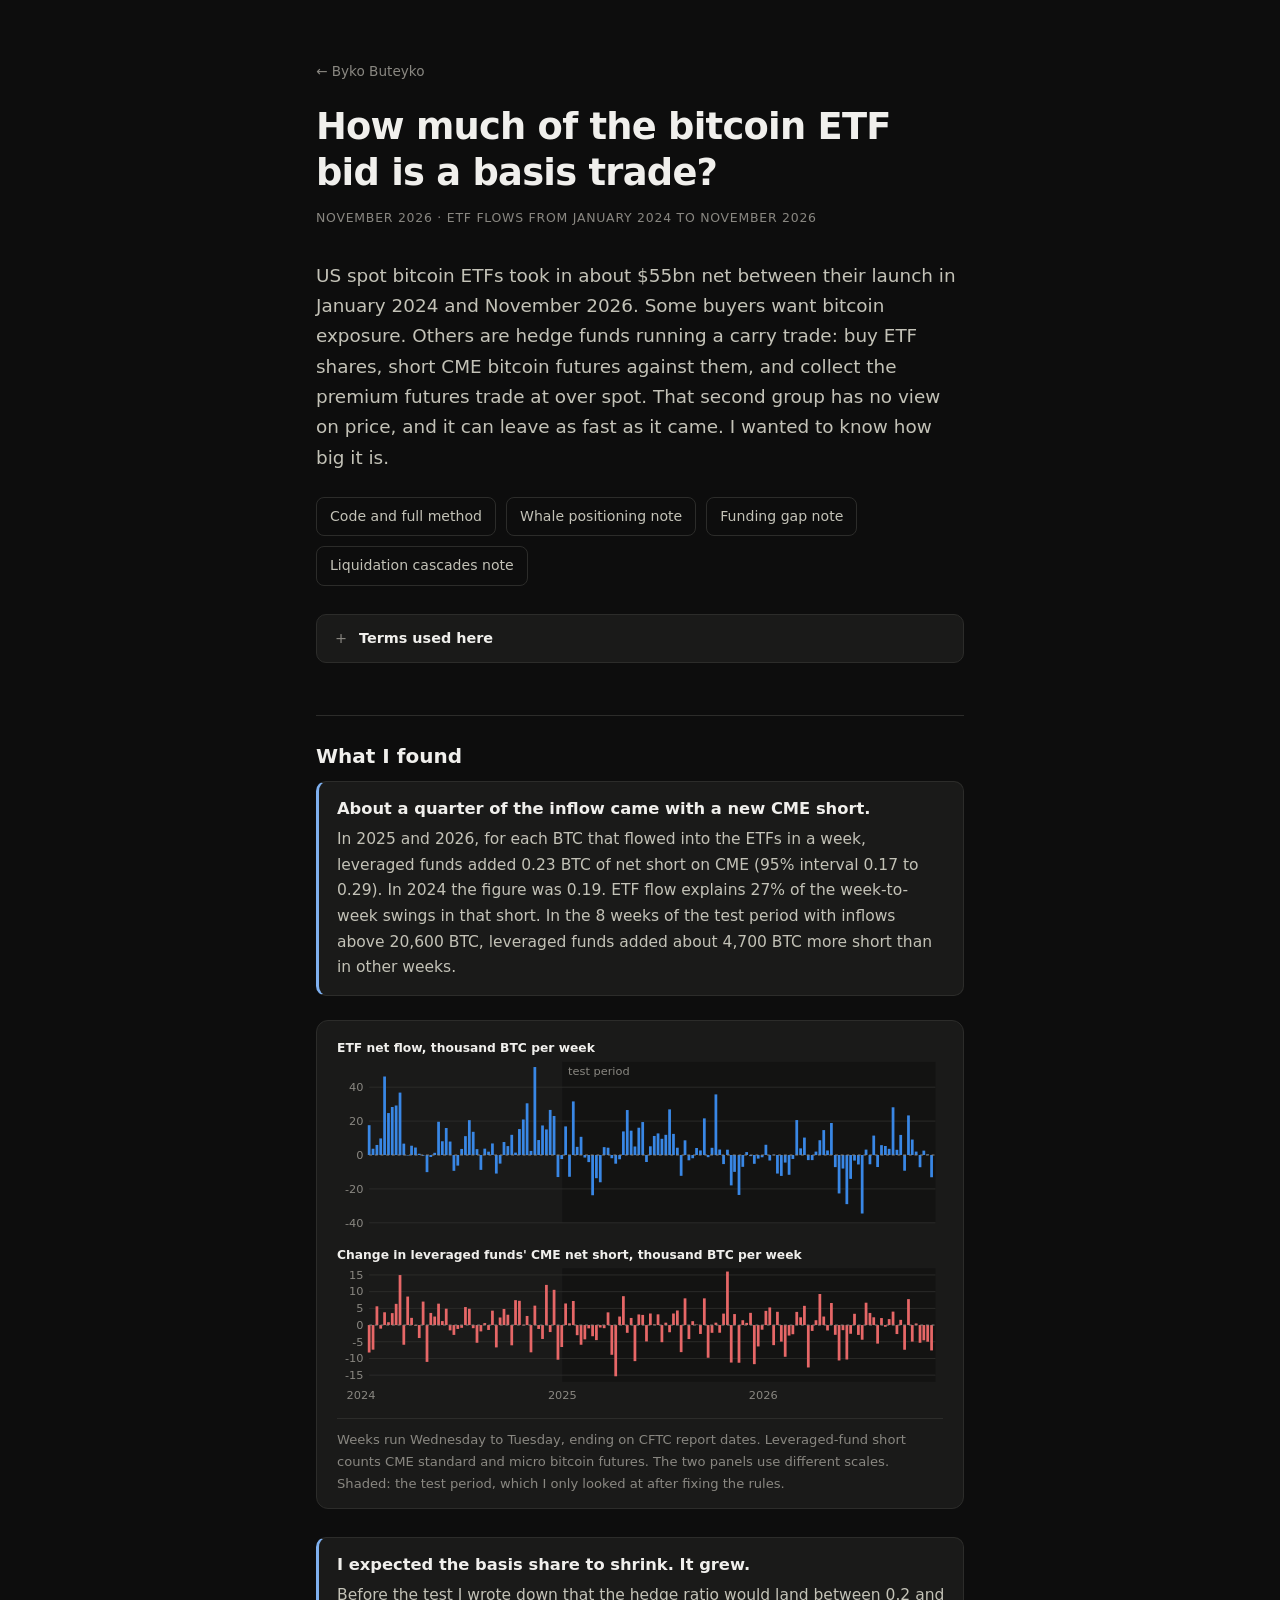
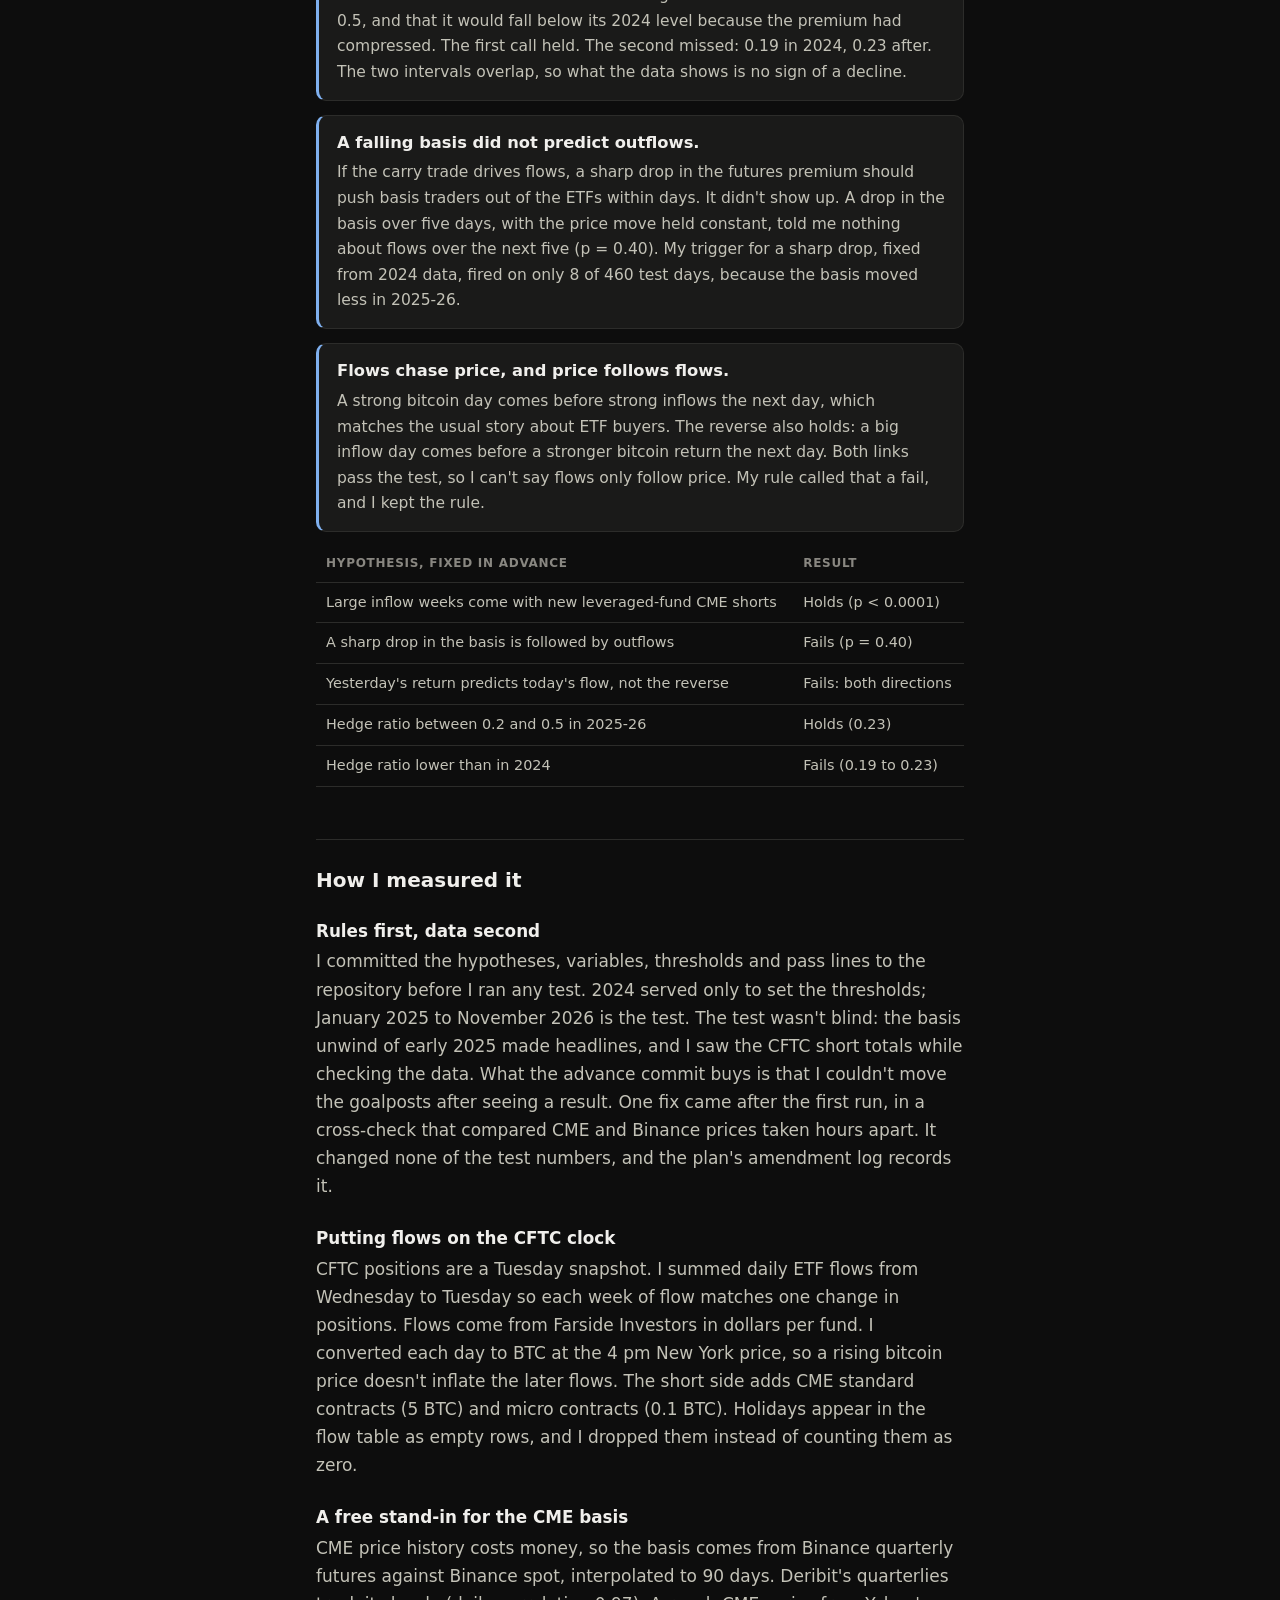
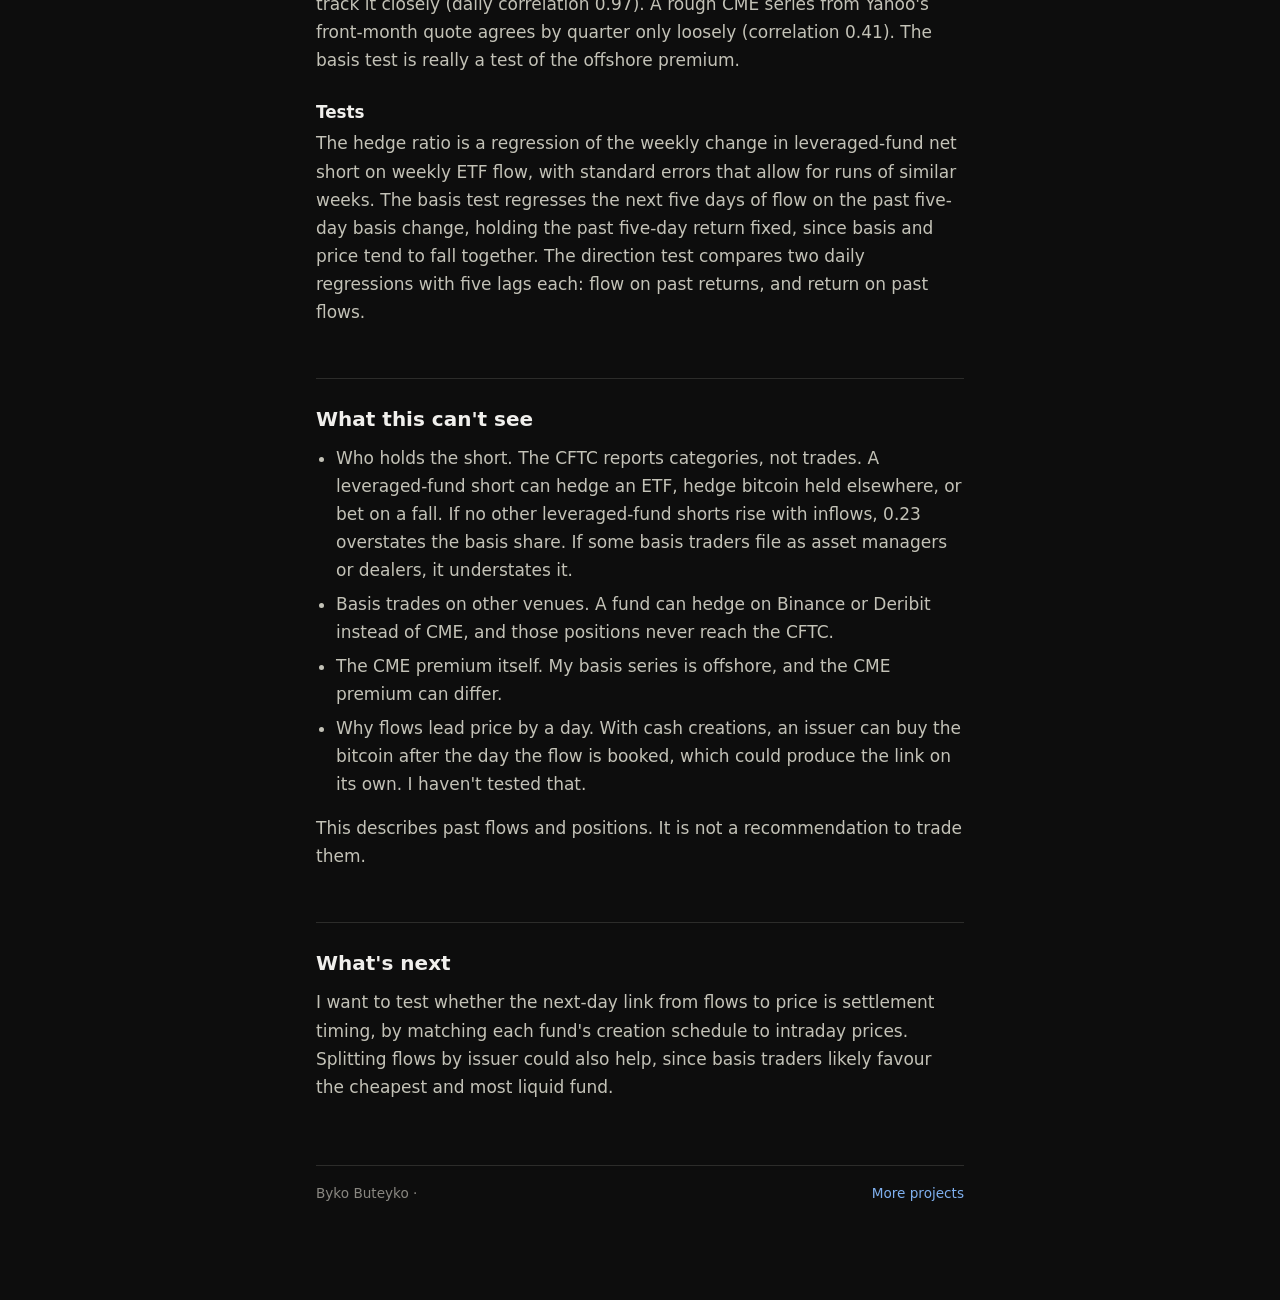
==== commit e90544ba: "Every note links the other three" ====
--- a/research/bitcoin-etf-basis/index.html
+++ b/research/bitcoin-etf-basis/index.html
@@ -28,6 +28,7 @@
     <a href="https://github.com/BykoButeyko/etf-flows">Code and full method</a>
     <a href="/research/hyperliquid-whales/">Whale positioning note</a>
     <a href="/research/hyperliquid-funding/">Funding gap note</a>
+    <a href="/research/hyperliquid-liquidations/">Liquidation cascades note</a>
   </div>
 
   <details class="terms">
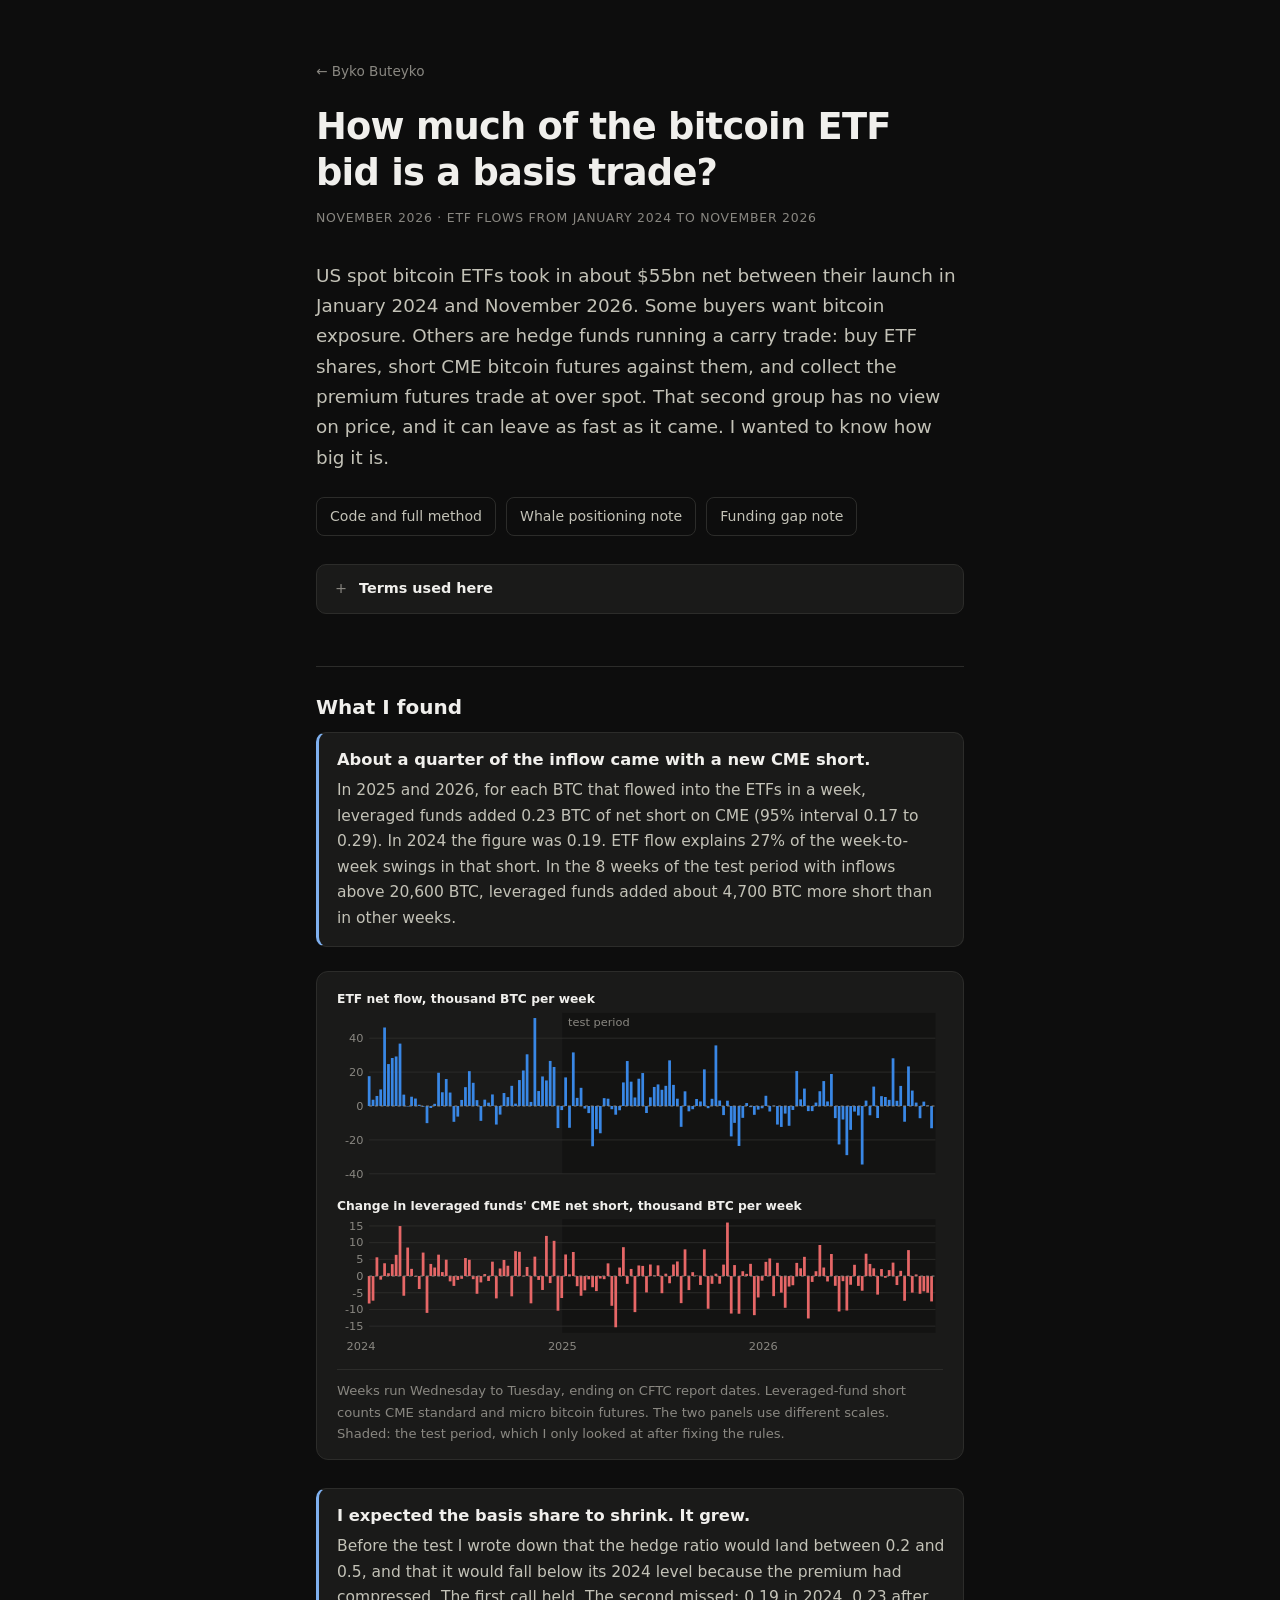
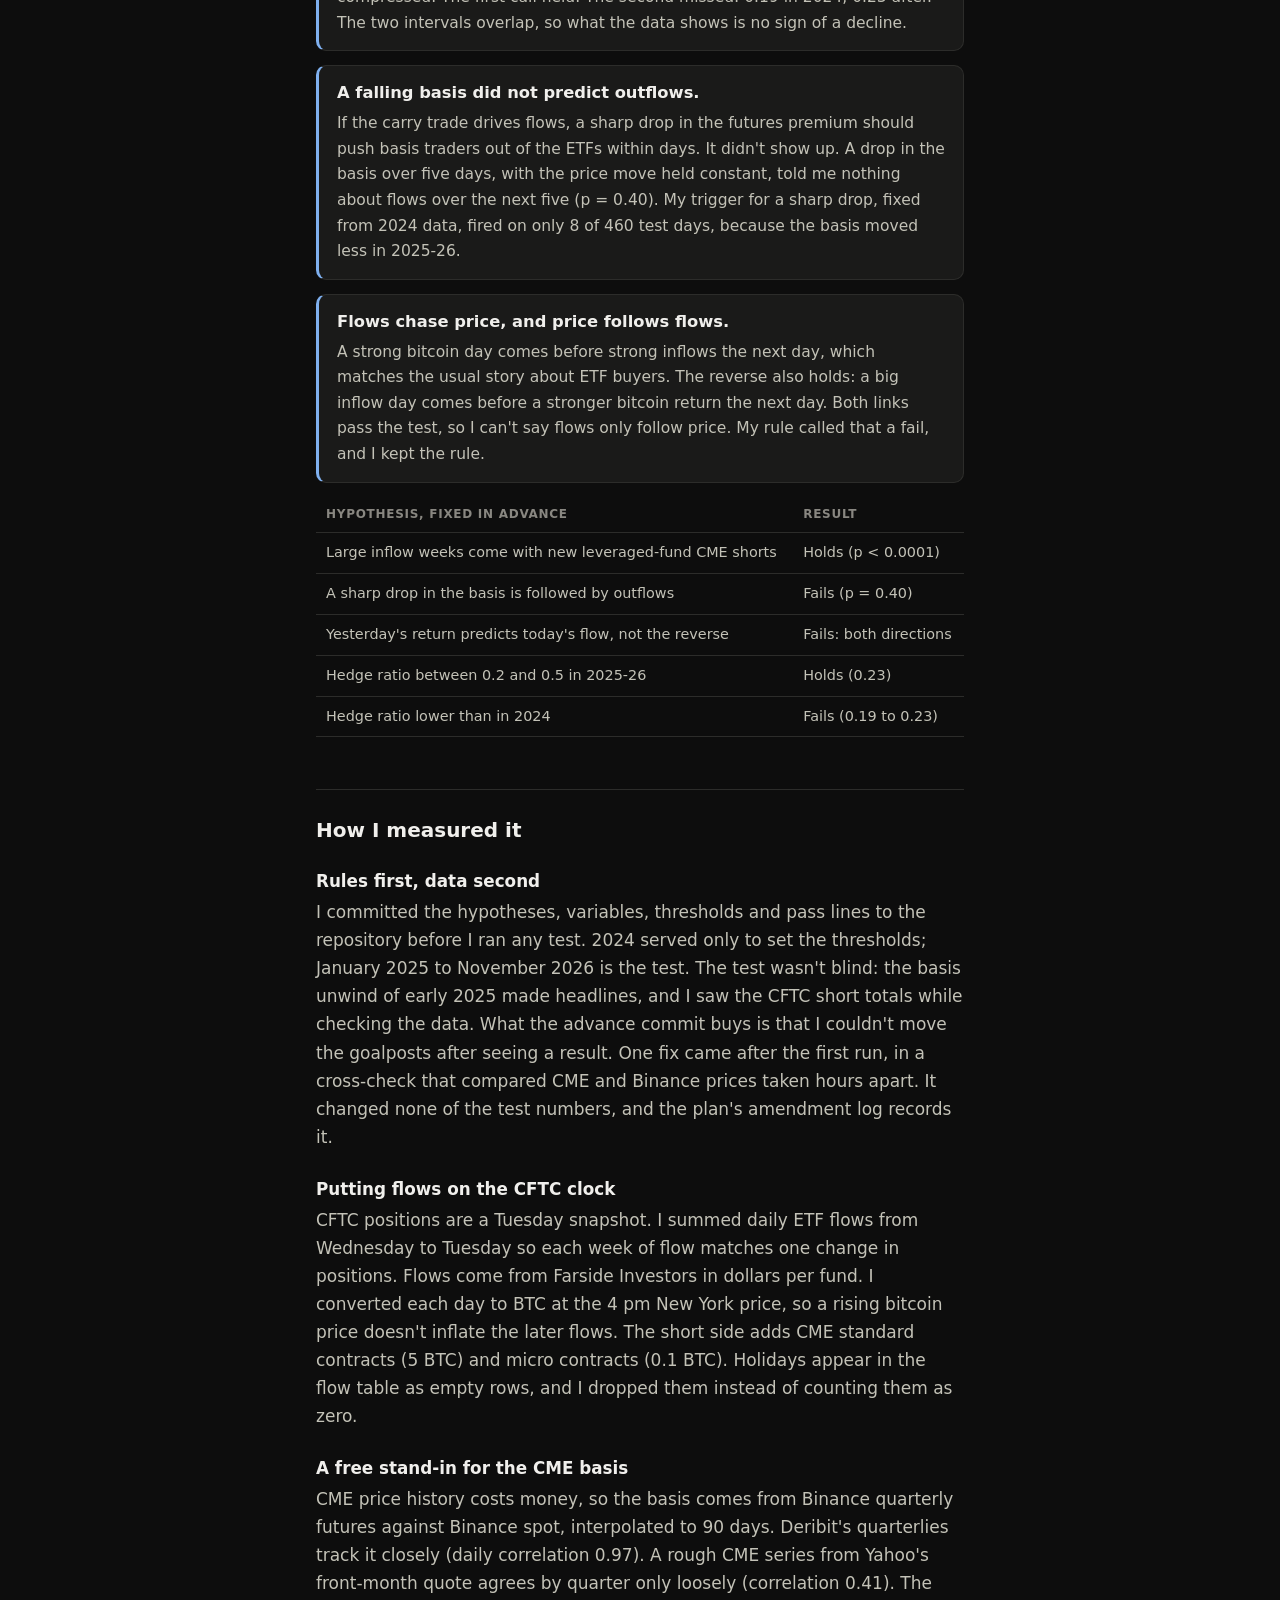
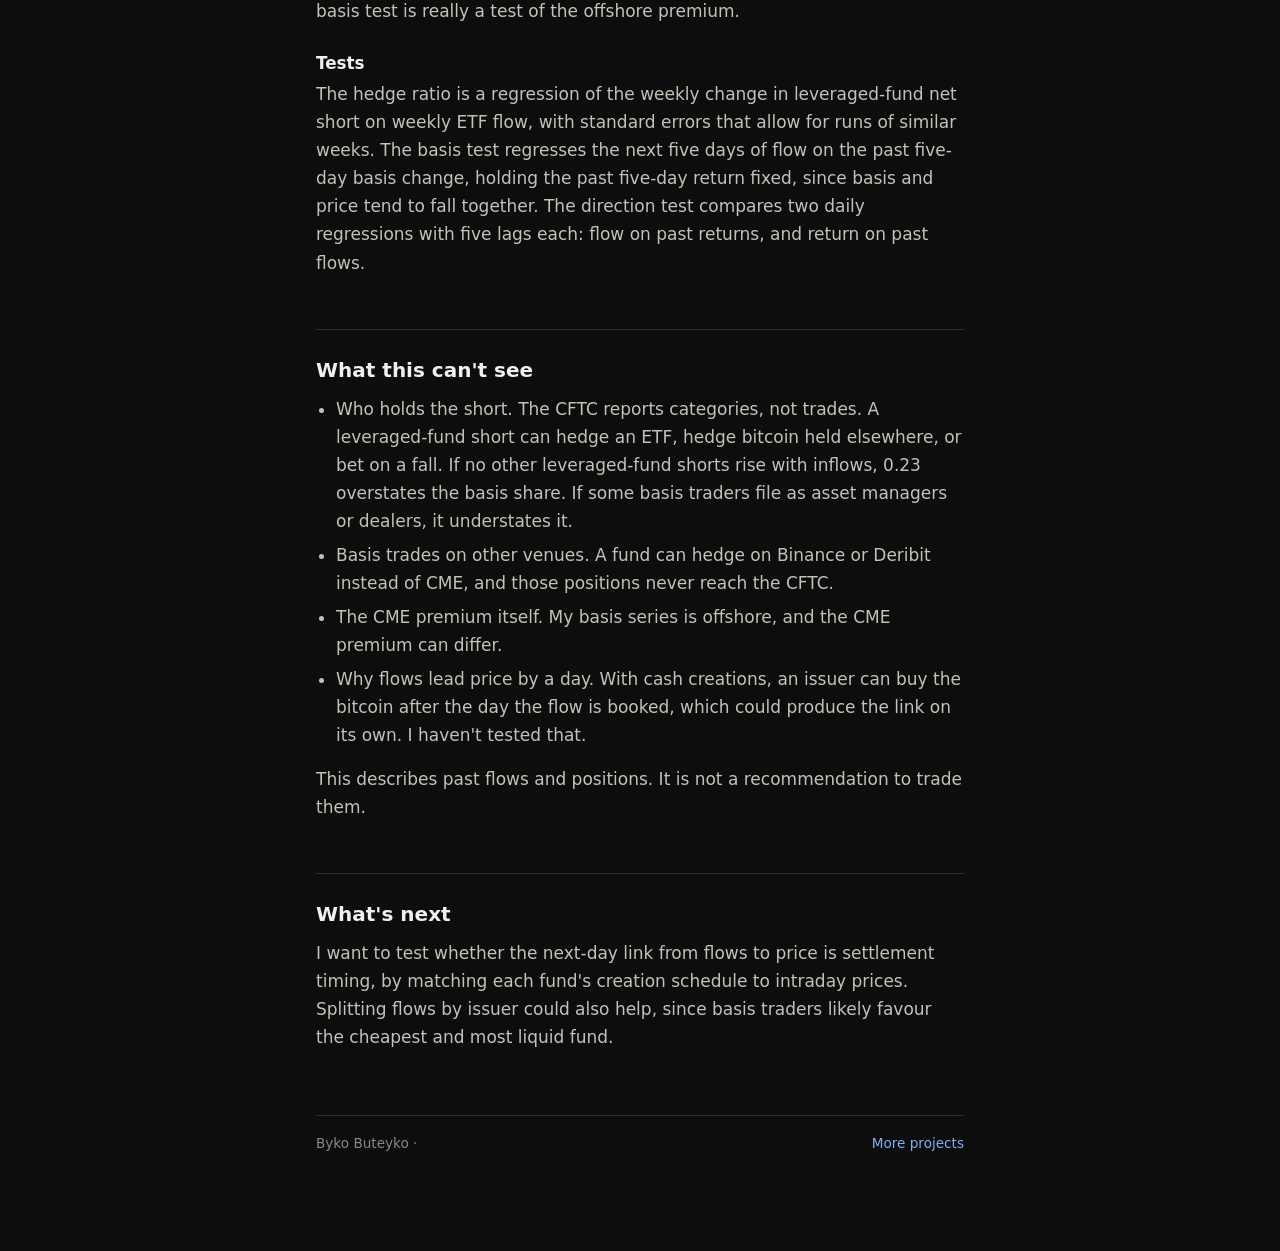
==== commit 1593176a: "Notes link only the research they relate to" ====
--- a/research/bitcoin-etf-basis/index.html
+++ b/research/bitcoin-etf-basis/index.html
@@ -28,7 +28,6 @@
     <a href="https://github.com/BykoButeyko/etf-flows">Code and full method</a>
     <a href="/research/hyperliquid-whales/">Whale positioning note</a>
     <a href="/research/hyperliquid-funding/">Funding gap note</a>
-    <a href="/research/hyperliquid-liquidations/">Liquidation cascades note</a>
   </div>
 
   <details class="terms">
